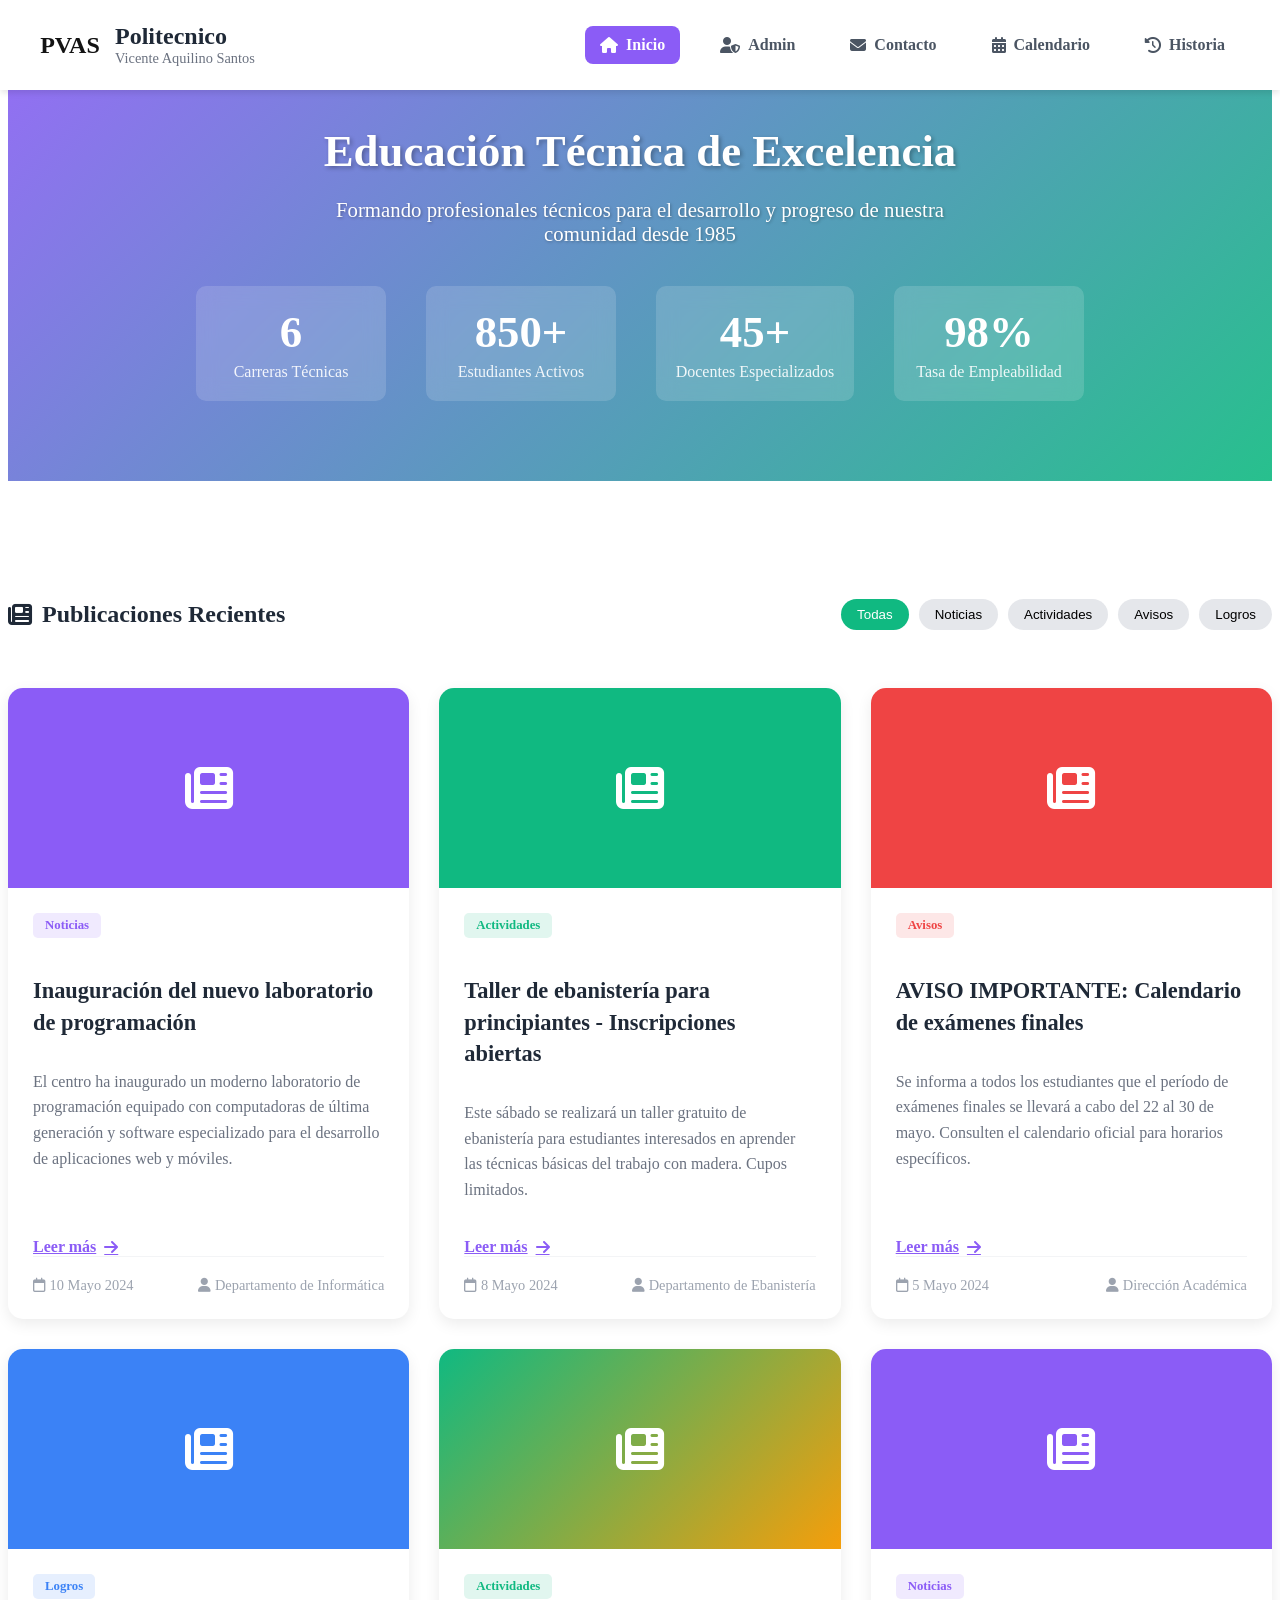
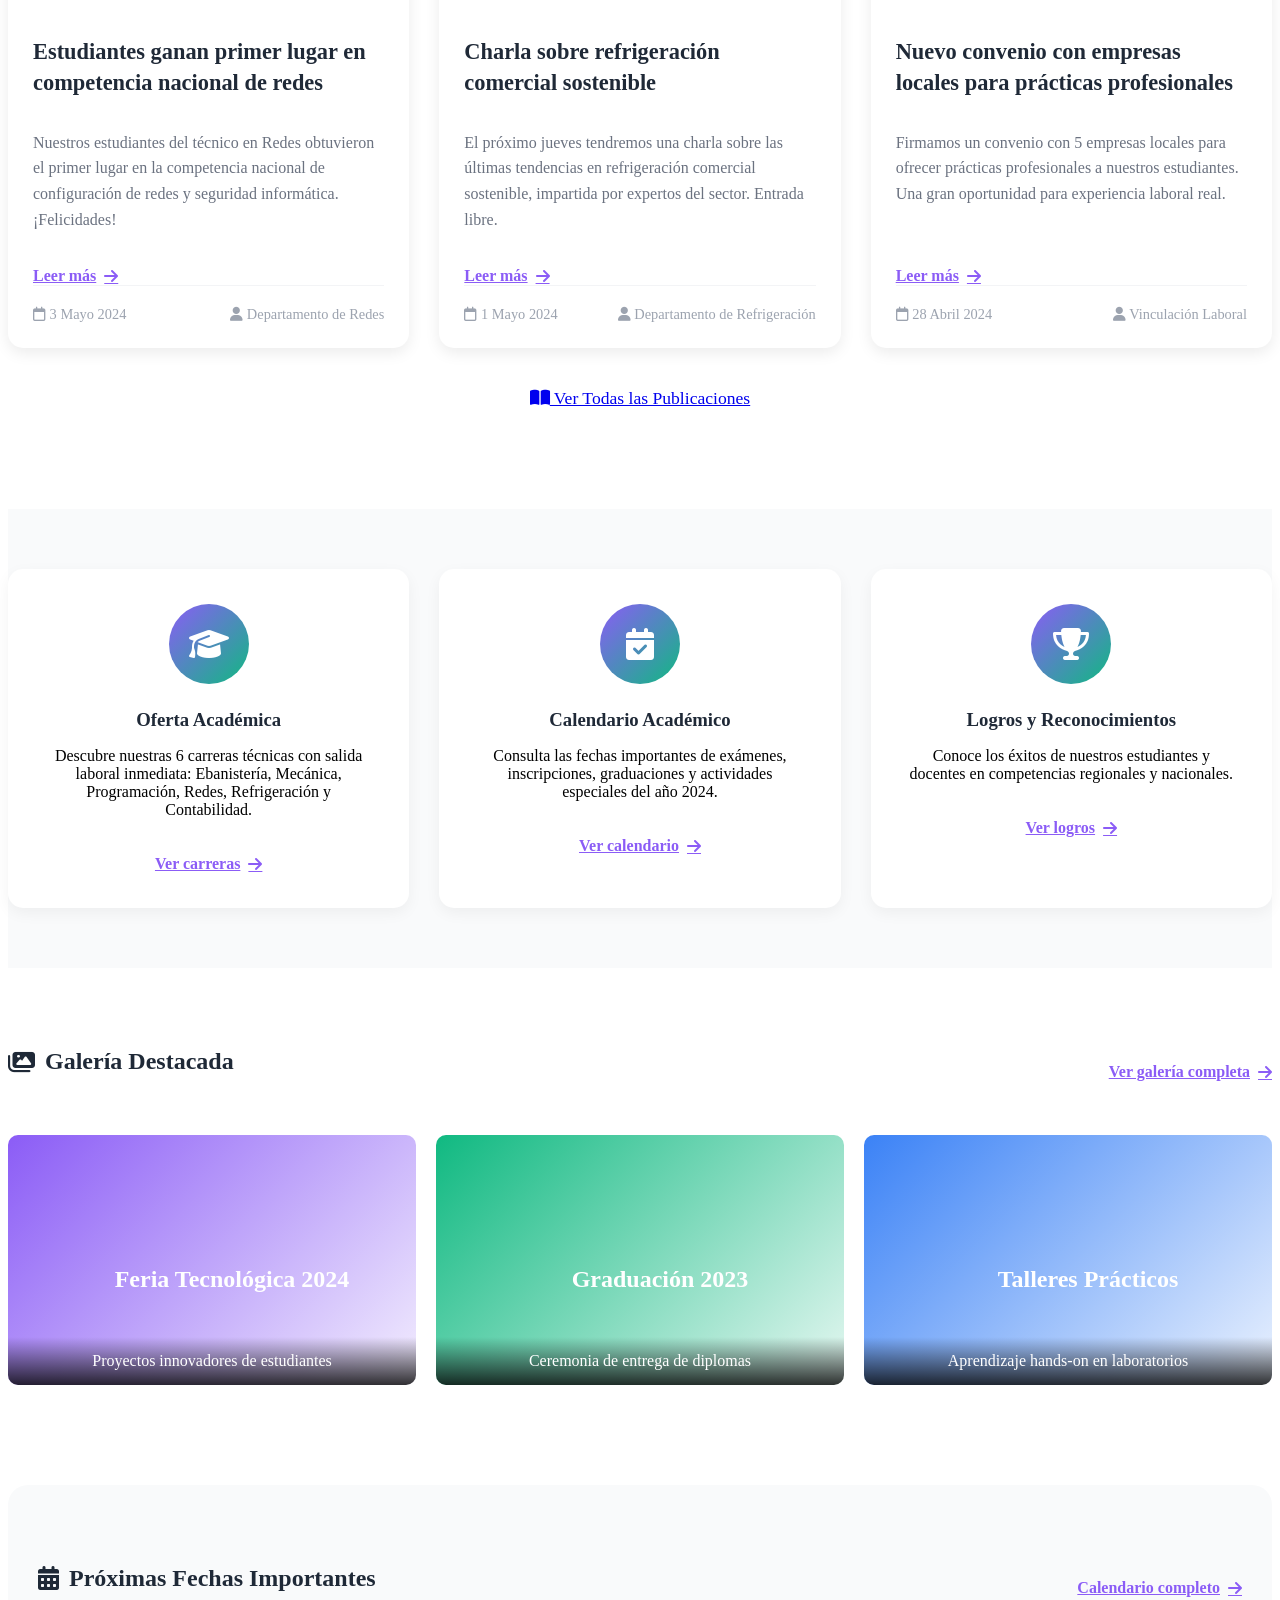
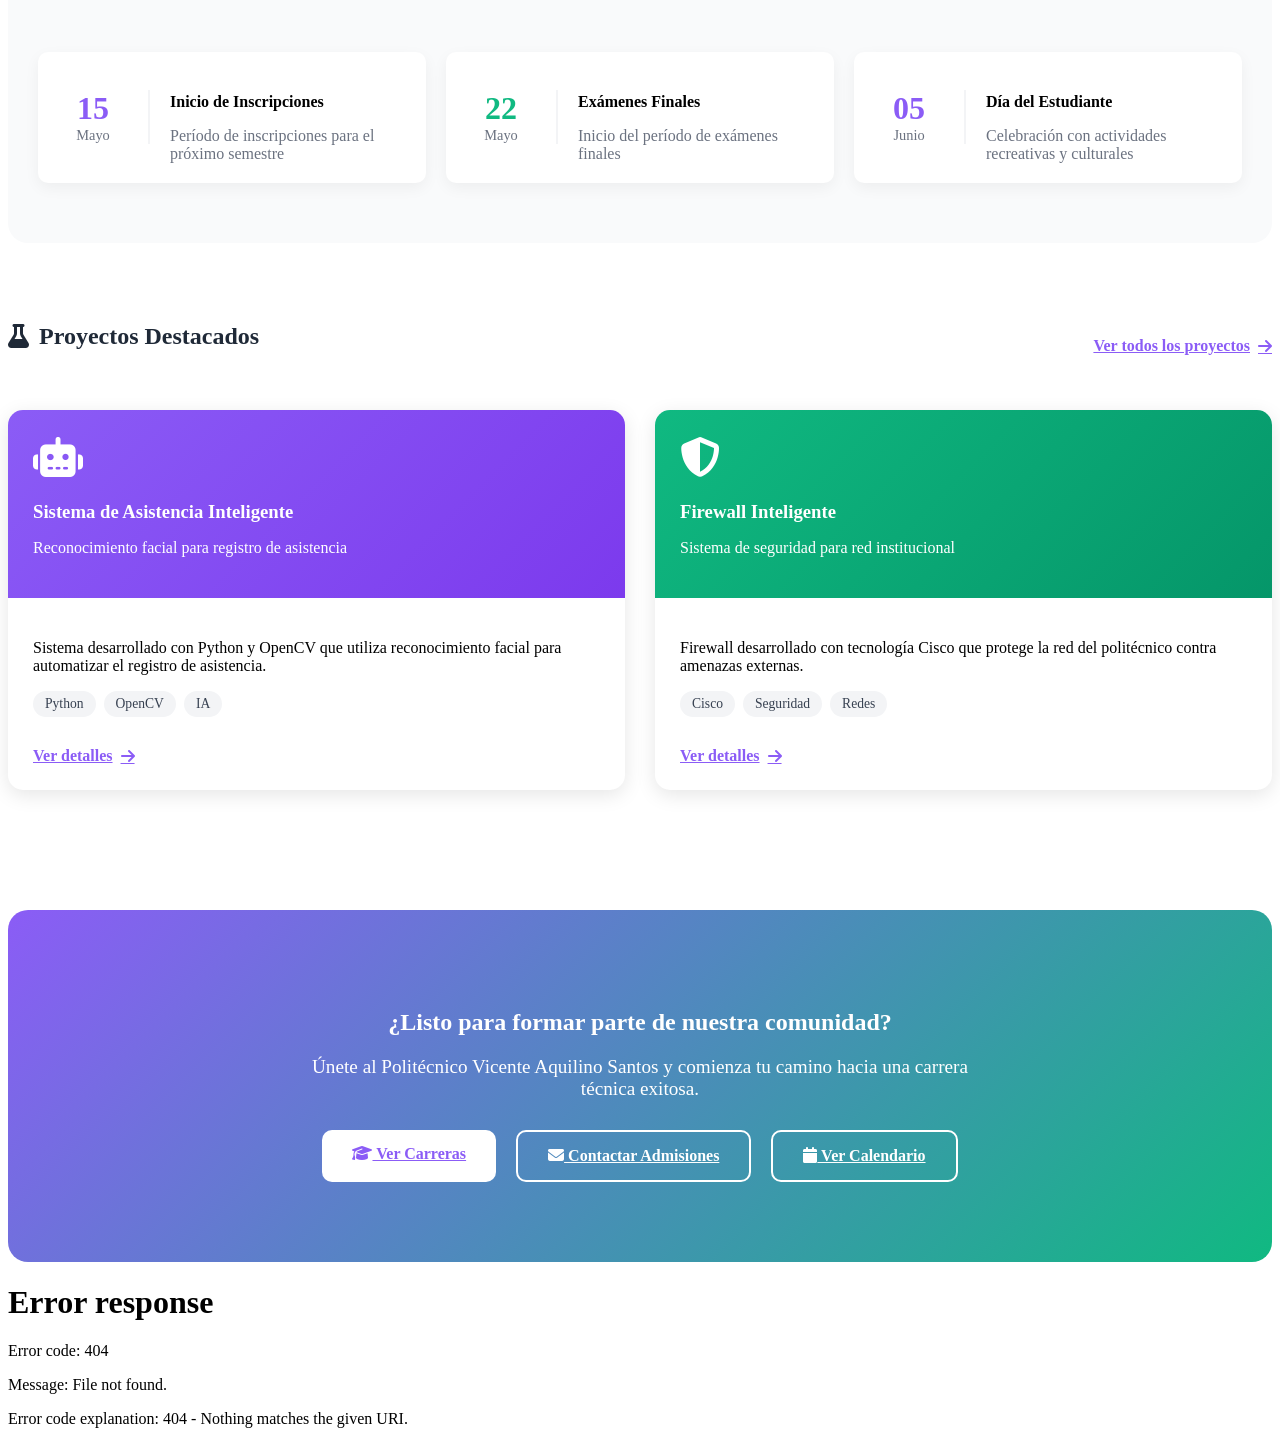
==== secciones/index.html @ 7dc78bbf "cambios" ====
<!DOCTYPE html>
<html lang="es">
<head>
    <meta charset="UTF-8">
    <meta name="viewport" content="width=device-width, initial-scale=1.0">
    <title>politecnico Vicente Aquilino Santos - Inicio</title>
    <link rel="stylesheet" href="css/style.css">
    <link rel="stylesheet" href="https://cdnjs.cloudflare.com/ajax/libs/font-awesome/6.4.0/css/all.min.css">
    <style>
        /* Estilos específicos para la página principal */
        .hero {
            background: linear-gradient(135deg, rgba(139, 92, 246, 0.9) 0%, rgba(16, 185, 129, 0.9) 100%), url('https://images.unsplash.com/photo-1523050854058-8df90110c9f1?ixlib=rb-4.0.3&ixid=M3wxMjA3fDB8MHxwaG90by1wYWdlfHx8fGVufDB8fHx8fA%3D%3D&auto=format&fit=crop&w=2070&q=80');
            background-size: cover;
            background-position: center;
            color: white;
            padding: 80px 20px;
            text-align: center;
            margin-bottom: 40px;
        }
        
        .hero-content h2 {
            color: white;
            font-size: 2.8rem;
            margin-bottom: 20px;
            text-shadow: 2px 2px 4px rgba(0,0,0,0.3);
        }
        
        .hero-content p {
            font-size: 1.3rem;
            margin-bottom: 30px;
            max-width: 700px;
            margin-left: auto;
            margin-right: auto;
            text-shadow: 1px 1px 3px rgba(0,0,0,0.3);
        }
        
        .hero-stats {
            display: flex;
            justify-content: center;
            gap: 40px;
            margin-top: 40px;
            flex-wrap: wrap;
        }
        
        .stat {
            text-align: center;
            background: rgba(255,255,255,0.15);
            padding: 20px;
            border-radius: 10px;
            min-width: 150px;
            backdrop-filter: blur(10px);
        }
        
        .stat-number {
            display: block;
            font-size: 2.8rem;
            font-weight: bold;
            margin-bottom: 5px;
        }
        
        .stat-text {
            font-size: 1rem;
            opacity: 0.9;
        }
        
        .recent-posts {
            padding: 60px 0;
        }
        
        .section-header {
            display: flex;
            justify-content: space-between;
            align-items: center;
            margin-bottom: 40px;
            flex-wrap: wrap;
            gap: 20px;
        }
        
        .section-header h2 {
            display: flex;
            align-items: center;
            gap: 10px;
            color: #1f2937;
        }
        
        .category-filters {
            display: flex;
            gap: 10px;
            flex-wrap: wrap;
        }
        
        .filter-btn {
            padding: 8px 16px;
            background-color: #e5e7eb;
            border: none;
            border-radius: 20px;
            cursor: pointer;
            transition: all 0.3s;
            font-weight: 500;
        }
        
        .filter-btn.active {
            background-color: #10B981;
            color: white;
        }
        
        .filter-btn:hover:not(.active) {
            background-color: #d1d5db;
        }
        
        .posts-grid {
            display: grid;
            grid-template-columns: repeat(auto-fill, minmax(350px, 1fr));
            gap: 30px;
            margin-top: 30px;
        }
        
        .post-card {
            background-color: white;
            border-radius: 15px;
            overflow: hidden;
            box-shadow: 0 5px 15px rgba(0, 0, 0, 0.08);
            transition: transform 0.3s, box-shadow 0.3s;
            height: 100%;
            display: flex;
            flex-direction: column;
        }
        
        .post-card:hover {
            transform: translateY(-10px);
            box-shadow: 0 15px 30px rgba(0, 0, 0, 0.15);
        }
        
        .post-image {
            height: 200px;
            background-color: #e5e7eb;
            display: flex;
            align-items: center;
            justify-content: center;
            color: #6b7280;
            overflow: hidden;
        }
        
        .post-content {
            padding: 25px;
            flex-grow: 1;
            display: flex;
            flex-direction: column;
        }
        
        .post-category {
            display: inline-block;
            padding: 5px 12px;
            background-color: #ede9fe;
            color: #8B5CF6;
            border-radius: 5px;
            font-size: 0.8rem;
            font-weight: 600;
            margin-bottom: 15px;
            align-self: flex-start;
        }
        
        .post-title {
            font-size: 1.4rem;
            margin-bottom: 15px;
            color: #1f2937;
            line-height: 1.4;
        }
        
        .post-excerpt {
            color: #6b7280;
            margin-bottom: 20px;
            line-height: 1.6;
            flex-grow: 1;
        }
        
        .post-meta {
            display: flex;
            justify-content: space-between;
            color: #9ca3af;
            font-size: 0.9rem;
            padding-top: 20px;
            border-top: 1px solid #f3f4f6;
            margin-top: auto;
        }
        
        .read-more {
            color: #8B5CF6;
            font-weight: 600;
            display: inline-flex;
            align-items: center;
            gap: 8px;
            margin-top: 15px;
        }
        
        .read-more:hover {
            color: #10B981;
        }
        
        .quick-info {
            display: grid;
            grid-template-columns: repeat(auto-fit, minmax(300px, 1fr));
            gap: 30px;
            padding: 60px 0;
            background-color: #f9fafb;
            margin-top: 40px;
        }
        
        .info-card {
            background-color: white;
            padding: 35px;
            border-radius: 15px;
            box-shadow: 0 5px 15px rgba(0, 0, 0, 0.05);
            text-align: center;
            transition: transform 0.3s;
        }
        
        .info-card:hover {
            transform: translateY(-5px);
        }
        
        .info-icon {
            width: 80px;
            height: 80px;
            background: linear-gradient(135deg, #8B5CF6 0%, #10B981 100%);
            color: white;
            border-radius: 50%;
            display: flex;
            align-items: center;
            justify-content: center;
            font-size: 2rem;
            margin: 0 auto 25px;
        }
        
        .info-card h3 {
            margin-bottom: 15px;
            color: #1f2937;
        }
        
        .info-link {
            display: inline-flex;
            align-items: center;
            gap: 8px;
            margin-top: 20px;
            font-weight: 600;
            color: #8B5CF6;
        }
        
        .info-link:hover {
            color: #10B981;
        }
        
        .cta-section {
            text-align: center;
            padding: 80px 20px;
            background: linear-gradient(135deg, #8B5CF6 0%, #10B981 100%);
            color: white;
            margin-top: 60px;
            border-radius: 20px;
        }
        
        .cta-section h2 {
            color: white;
            margin-bottom: 20px;
        }
        
        .cta-buttons {
            display: flex;
            gap: 20px;
            justify-content: center;
            margin-top: 30px;
            flex-wrap: wrap;
        }
        
        .cta-btn {
            padding: 15px 30px;
            border-radius: 10px;
            font-weight: 600;
            cursor: pointer;
            border: none;
            transition: all 0.3s;
            font-size: 1rem;
        }
        
        .cta-btn.primary {
            background-color: white;
            color: #8B5CF6;
        }
        
        .cta-btn.secondary {
            background-color: transparent;
            color: white;
            border: 2px solid white;
        }
        
        .cta-btn:hover {
            transform: translateY(-3px);
            box-shadow: 0 10px 20px rgba(0,0,0,0.2);
        }
        
        .loading {
            grid-column: 1 / -1;
            text-align: center;
            padding: 60px;
        }
        
        .spinner {
            border: 4px solid #f3f4f6;
            border-top: 4px solid #10B981;
            border-radius: 50%;
            width: 50px;
            height: 50px;
            animation: spin 1s linear infinite;
            margin: 0 auto 20px;
        }
        
        @keyframes spin {
            0% { transform: rotate(0deg); }
            100% { transform: rotate(360deg); }
        }
        
        .no-posts {
            grid-column: 1 / -1;
            text-align: center;
            padding: 60px;
            background-color: #f9fafb;
            border-radius: 15px;
            color: #6b7280;
        }
        
        .no-posts i {
            font-size: 3rem;
            margin-bottom: 20px;
            color: #d1d5db;
        }
        /* Estilos para navegación entre páginas */
.navbar {
    background-color: white;
    box-shadow: 0 4px 6px -1px rgba(0, 0, 0, 0.1);
    position: fixed;
    top: 0;
    left: 0;
    right: 0;
    z-index: 1000;
    padding: 15px 0;
}

.nav-container {
    max-width: 1200px;
    margin: 0 auto;
    padding: 0 20px;
    display: flex;
    justify-content: space-between;
    align-items: center;
}

.logo {
    display: flex;
    align-items: center;
    gap: 15px;
}

.logo-placeholder {
    width: 60px;
    height: 60px;
    color: rgb(19, 19, 19);
    display: flex;
    align-items: center;
    justify-content: center;
    font-size: 1.5rem;
    font-weight: bold;
    border-radius: 10px;
}

.logo-text h1 {
    font-size: 1.5rem;
    margin: 0;
    color: #1f2937;
}

.logo-text p {
    font-size: 0.9rem;
    margin: 0;
    color: #6b7280;
}

.nav-menu {
    display: flex;
    list-style: none;
    margin: 0;
    padding: 0;
    gap: 25px;
}

.nav-menu li a {
    text-decoration: none;
    color: #4b5563;
    font-weight: 600;
    font-size: 1rem;
    display: flex;
    align-items: center;
    gap: 8px;
    padding: 10px 15px;
    border-radius: 8px;
    transition: all 0.3s;
}

.nav-menu li a:hover {
    background-color: #f3f4f6;
    color: #8B5CF6;
}

.nav-menu li a.active {
    background-color: #8B5CF6;
    color: white;
}

.nav-menu li a.active:hover {
    background-color: #7c3aed;
}

.menu-toggle {
    display: none;
    background: none;
    border: none;
    font-size: 1.5rem;
    color: #4b5563;
    cursor: pointer;
    padding: 10px;
}

/* Estilos responsivos para móviles */
@media (max-width: 768px) {
    .menu-toggle {
        display: block;
    }
    
    .nav-menu {
        position: fixed;
        top: 90px;
        left: 0;
        right: 0;
        background-color: white;
        flex-direction: column;
        padding: 20px;
        box-shadow: 0 10px 15px -3px rgba(0, 0, 0, 0.1);
        transform: translateY(-100%);
        opacity: 0;
        visibility: hidden;
        transition: all 0.3s ease;
        z-index: 999;
    }
    
    .nav-menu.active {
        transform: translateY(0);
        opacity: 1;
        visibility: visible;
    }
    
    .nav-menu li {
        width: 100%;
    }
    
    .nav-menu li a {
        justify-content: center;
        padding: 15px;
    }
}
    </style>
</head>
<body>
    <!-- Menú fijo -->
<nav class="navbar">
    <div class="nav-container">
        <div class="logo">
            <div class="logo-placeholder">
                PVAS
            </div>
            <div class="logo-text">
                <h1>Politecnico</h1>
                <p>Vicente Aquilino Santos</p>
            </div>
        </div>
        
        <button class="menu-toggle" id="menu-toggle">
            <i class="fas fa-bars"></i>
        </button>
        
        <!-- MENÚ SIMPLE CON TUS 5 OPCIONES -->
        <ul class="nav-menu" id="nav-menu">
            <li><a href="index.html" class="active"><i class="fas fa-home"></i> Inicio</a></li>
            <li><a href="admin.html"><i class="fas fa-user-shield"></i> Admin</a></li>
            <li><a href="contact.html"><i class="fas fa-envelope"></i> Contacto</a></li>
            <li><a href="categorias/calentario.html"><i class="fas fa-calendar-alt"></i> Calendario</a></li>
            <li><a href="historia.html"><i class="fas fa-history"></i> Historia</a></li>
        </ul>
    </div>
</nav>

    <!-- Banner principal -->
    <header class="hero">
        <div class="hero-content">
            <h2>Educación Técnica de Excelencia</h2>
            <p>Formando profesionales técnicos para el desarrollo y progreso de nuestra comunidad desde 1985</p>
            <div class="hero-stats">
                <div class="stat">
                    <span class="stat-number">6</span>
                    <span class="stat-text">Carreras Técnicas</span>
                </div>
                <div class="stat">
                    <span class="stat-number">850+</span>
                    <span class="stat-text">Estudiantes Activos</span>
                </div>
                <div class="stat">
                    <span class="stat-number">45+</span>
                    <span class="stat-text">Docentes Especializados</span>
                </div>
                <div class="stat">
                    <span class="stat-number">98%</span>
                    <span class="stat-text">Tasa de Empleabilidad</span>
                </div>
            </div>
        </div>
    </header>

    <!-- Contenido principal -->
    <main class="container">
        <!-- Sección de publicaciones recientes -->
        <section class="recent-posts">
            <div class="section-header">
                <h2><i class="fas fa-newspaper"></i> Publicaciones Recientes</h2>
                <div class="category-filters">
                    <button class="filter-btn active" data-filter="all">Todas</button>
                    <button class="filter-btn" data-filter="noticias">Noticias</button>
                    <button class="filter-btn" data-filter="actividades">Actividades</button>
                    <button class="filter-btn" data-filter="avisos">Avisos</button>
                    <button class="filter-btn" data-filter="logros">Logros</button>
                </div>
            </div>
            
            <div class="posts-grid" id="posts-grid">
                <!-- Las publicaciones se cargarán dinámicamente con JavaScript -->
                <div class="loading">
                    <div class="spinner"></div>
                    <p>Cargando publicaciones recientes...</p>
                </div>
            </div>
            
            <div style="text-align: center; margin-top: 40px;">
                <a href="categorias/noticias.html" class="btn-primary" style="padding: 12px 30px; font-size: 1.1rem;">
                    <i class="fas fa-book-open"></i> Ver Todas las Publicaciones
                </a>
            </div>
        </section>
        
        <!-- Sección de información rápida -->
        <section class="quick-info">
            <div class="info-card">
                <div class="info-icon">
                    <i class="fas fa-graduation-cap"></i>
                </div>
                <h3>Oferta Académica</h3>
                <p>Descubre nuestras 6 carreras técnicas con salida laboral inmediata: Ebanistería, Mecánica, Programación, Redes, Refrigeración y Contabilidad.</p>
                <a href="categorias/oferta-academica.html" class="info-link">
                    Ver carreras <i class="fas fa-arrow-right"></i>
                </a>
            </div>
            
            <div class="info-card">
                <div class="info-icon">
                    <i class="fas fa-calendar-check"></i>
                </div>
                <h3>Calendario Académico</h3>
                <p>Consulta las fechas importantes de exámenes, inscripciones, graduaciones y actividades especiales del año 2024.</p>
                <a href="categorias/calentario.html" class="info-link">
                    Ver calendario <i class="fas fa-arrow-right"></i>
                </a>
            </div>
            
            <div class="info-card">
                <div class="info-icon">
                    <i class="fas fa-trophy"></i>
                </div>
                <h3>Logros y Reconocimientos</h3>
                <p>Conoce los éxitos de nuestros estudiantes y docentes en competencias regionales y nacionales.</p>
                <a href="categorias/logros.html" class="info-link">
                    Ver logros <i class="fas fa-arrow-right"></i>
                </a>
            </div>
        </section>
        
        <!-- Sección de galería destacada -->
        <section class="featured-gallery" style="padding: 60px 0;">
            <div class="section-header">
                <h2><i class="fas fa-images"></i> Galería Destacada</h2>
                <a href="categorias/galeria.html" class="info-link">
                    Ver galería completa <i class="fas fa-arrow-right"></i>
                </a>
            </div>
            <div class="gallery-grid" style="display: grid; grid-template-columns: repeat(auto-fit, minmax(300px, 1fr)); gap: 20px; margin-top: 30px;">
                <div class="gallery-item" style="position: relative; border-radius: 10px; overflow: hidden; height: 250px; cursor: pointer;" onclick="window.location.href='categorias/galeria.html'">
                    <div style="width: 100%; height: 100%; background: linear-gradient(135deg, #8B5CF6 0%, #ffffff 100%); display: flex; align-items: center; justify-content: center; color: white; font-weight: bold; font-size: 1.5rem; text-align: center; padding: 20px;">
                        Feria Tecnológica 2024
                    </div>
                    <div style="position: absolute; bottom: 0; left: 0; right: 0; background: linear-gradient(transparent, rgba(0,0,0,0.8)); color: white; padding: 15px; text-align: center;">
                        Proyectos innovadores de estudiantes
                    </div>
                </div>
                <div class="gallery-item" style="position: relative; border-radius: 10px; overflow: hidden; height: 250px; cursor: pointer;" onclick="window.location.href='categorias/galeria.html'">
                    <div style="width: 100%; height: 100%; background: linear-gradient(135deg, #10B981 0%, #ffffff 100%); display: flex; align-items: center; justify-content: center; color: white; font-weight: bold; font-size: 1.5rem; text-align: center; padding: 20px;">
                        Graduación 2023
                    </div>
                    <div style="position: absolute; bottom: 0; left: 0; right: 0; background: linear-gradient(transparent, rgba(0,0,0,0.8)); color: white; padding: 15px; text-align: center;">
                        Ceremonia de entrega de diplomas
                    </div>
                </div>
                <div class="gallery-item" style="position: relative; border-radius: 10px; overflow: hidden; height: 250px; cursor: pointer;" onclick="window.location.href='categorias/galeria.html'">
                    <div style="width: 100%; height: 100%; background: linear-gradient(135deg, #3B82F6 0%, #ffffff 100%); display: flex; align-items: center; justify-content: center; color: white; font-weight: bold; font-size: 1.5rem; text-align: center; padding: 20px;">
                        Talleres Prácticos
                    </div>
                    <div style="position: absolute; bottom: 0; left: 0; right: 0; background: linear-gradient(transparent, rgba(0,0,0,0.8)); color: white; padding: 15px; text-align: center;">
                        Aprendizaje hands-on en laboratorios
                    </div>
                </div>
            </div>
        </section>
        
        <!-- Sección de calendario académico -->
        <section class="academic-calendar" style="padding: 60px 0; background-color: #f9fafb; border-radius: 20px; margin-top: 40px;">
            <div class="section-header" style="padding: 0 30px;">
                <h2><i class="fas fa-calendar-alt"></i> Próximas Fechas Importantes</h2>
                <a href="categorias/calentario.html" class="info-link">
                    Calendario completo <i class="fas fa-arrow-right"></i>
                </a>
            </div>
            <div class="calendar-grid" style="display: grid; grid-template-columns: repeat(auto-fit, minmax(300px, 1fr)); gap: 20px; margin-top: 30px; padding: 0 30px;">
                <div class="calendar-event" style="display: flex; align-items: center; background-color: white; padding: 20px; border-radius: 10px; box-shadow: 0 5px 15px rgba(0, 0, 0, 0.05);">
                    <div class="event-date" style="text-align: center; padding-right: 20px; border-right: 2px solid #f3f4f6; min-width: 70px;">
                        <span class="event-day" style="display: block; font-size: 2rem; font-weight: bold; color: #8B5CF6;">15</span>
                        <span class="event-month" style="display: block; color: #6b7280; font-size: 0.9rem;">Mayo</span>
                    </div>
                    <div class="event-details" style="padding-left: 20px;">
                        <h4 style="margin-bottom: 5px;">Inicio de Inscripciones</h4>
                        <p style="color: #6b7280; margin-bottom: 0;">Período de inscripciones para el próximo semestre</p>
                    </div>
                </div>
                <div class="calendar-event" style="display: flex; align-items: center; background-color: white; padding: 20px; border-radius: 10px; box-shadow: 0 5px 15px rgba(0, 0, 0, 0.05);">
                    <div class="event-date" style="text-align: center; padding-right: 20px; border-right: 2px solid #f3f4f6; min-width: 70px;">
                        <span class="event-day" style="display: block; font-size: 2rem; font-weight: bold; color: #10B981;">22</span>
                        <span class="event-month" style="display: block; color: #6b7280; font-size: 0.9rem;">Mayo</span>
                    </div>
                    <div class="event-details" style="padding-left: 20px;">
                        <h4 style="margin-bottom: 5px;">Exámenes Finales</h4>
                        <p style="color: #6b7280; margin-bottom: 0;">Inicio del período de exámenes finales</p>
                    </div>
                </div>
                <div class="calendar-event" style="display: flex; align-items: center; background-color: white; padding: 20px; border-radius: 10px; box-shadow: 0 5px 15px rgba(0, 0, 0, 0.05);">
                    <div class="event-date" style="text-align: center; padding-right: 20px; border-right: 2px solid #f3f4f6; min-width: 70px;">
                        <span class="event-day" style="display: block; font-size: 2rem; font-weight: bold; color: #8B5CF6;">05</span>
                        <span class="event-month" style="display: block; color: #6b7280; font-size: 0.9rem;">Junio</span>
                    </div>
                    <div class="event-details" style="padding-left: 20px;">
                        <h4 style="margin-bottom: 5px;">Día del Estudiante</h4>
                        <p style="color: #6b7280; margin-bottom: 0;">Celebración con actividades recreativas y culturales</p>
                    </div>
                </div>
            </div>
        </section>
        
        <!-- Sección de proyectos destacados -->
        <section class="featured-projects" style="padding: 60px 0;">
            <div class="section-header">
                <h2><i class="fas fa-flask"></i> Proyectos Destacados</h2>
                <a href="secciones/proyectos.html" class="info-link">
                    Ver todos los proyectos <i class="fas fa-arrow-right"></i>
                </a>
            </div>
            <div style="display: grid; grid-template-columns: repeat(auto-fit, minmax(350px, 1fr)); gap: 30px; margin-top: 30px;">
                <div class="project-card" style="background: white; border-radius: 15px; overflow: hidden; box-shadow: 0 5px 20px rgba(0,0,0,0.1); transition: transform 0.3s;" onmouseover="this.style.transform='translateY(-10px)'" onmouseout="this.style.transform='translateY(0)'">
                    <div style="padding: 25px; background: linear-gradient(135deg, #8B5CF6 0%, #7c3aed 100%); color: white;">
                        <div style="font-size: 2.5rem; margin-bottom: 15px;">
                            <i class="fas fa-robot"></i>
                        </div>
                        <h3 style="color: white; margin-bottom: 10px;">Sistema de Asistencia Inteligente</h3>
                        <p>Reconocimiento facial para registro de asistencia</p>
                    </div>
                    <div style="padding: 25px;">
                        <p>Sistema desarrollado con Python y OpenCV que utiliza reconocimiento facial para automatizar el registro de asistencia.</p>
                        <div style="display: flex; flex-wrap: wrap; gap: 8px; margin: 15px 0;">
                            <span style="background-color: #f3f4f6; color: #374151; padding: 5px 12px; border-radius: 20px; font-size: 0.85rem;">Python</span>
                            <span style="background-color: #f3f4f6; color: #374151; padding: 5px 12px; border-radius: 20px; font-size: 0.85rem;">OpenCV</span>
                            <span style="background-color: #f3f4f6; color: #374151; padding: 5px 12px; border-radius: 20px; font-size: 0.85rem;">IA</span>
                        </div>
                        <a href="secciones/proyectos.html" class="read-more">
                            Ver detalles <i class="fas fa-arrow-right"></i>
                        </a>
                    </div>
                </div>
                
                <div class="project-card" style="background: white; border-radius: 15px; overflow: hidden; box-shadow: 0 5px 20px rgba(0,0,0,0.1); transition: transform 0.3s;" onmouseover="this.style.transform='translateY(-10px)'" onmouseout="this.style.transform='translateY(0)'">
                    <div style="padding: 25px; background: linear-gradient(135deg, #10B981 0%, #059669 100%); color: white;">
                        <div style="font-size: 2.5rem; margin-bottom: 15px;">
                            <i class="fas fa-shield-alt"></i>
                        </div>
                        <h3 style="color: white; margin-bottom: 10px;">Firewall Inteligente</h3>
                        <p>Sistema de seguridad para red institucional</p>
                    </div>
                    <div style="padding: 25px;">
                        <p>Firewall desarrollado con tecnología Cisco que protege la red del politécnico contra amenazas externas.</p>
                        <div style="display: flex; flex-wrap: wrap; gap: 8px; margin: 15px 0;">
                            <span style="background-color: #f3f4f6; color: #374151; padding: 5px 12px; border-radius: 20px; font-size: 0.85rem;">Cisco</span>
                            <span style="background-color: #f3f4f6; color: #374151; padding: 5px 12px; border-radius: 20px; font-size: 0.85rem;">Seguridad</span>
                            <span style="background-color: #f3f4f6; color: #374151; padding: 5px 12px; border-radius: 20px; font-size: 0.85rem;">Redes</span>
                        </div>
                        <a href="secciones/proyectos.html" class="read-more">
                            Ver detalles <i class="fas fa-arrow-right"></i>
                        </a>
                    </div>
                </div>
            </div>
        </section>
        
        <!-- Call to Action -->
        <section class="cta-section">
            <h2>¿Listo para formar parte de nuestra comunidad?</h2>
            <p style="max-width: 700px; margin: 0 auto 30px; font-size: 1.2rem;">Únete al Politécnico Vicente Aquilino Santos y comienza tu camino hacia una carrera técnica exitosa.</p>
            <div class="cta-buttons">
                <a href="categorias/oferta-academica.html" class="cta-btn primary">
                    <i class="fas fa-graduation-cap"></i> Ver Carreras
                </a>
                <a href="contact.html" class="cta-btn secondary">
                    <i class="fas fa-envelope"></i> Contactar Admisiones
                </a>
                <a href="categorias/calendario.html" class="cta-btn secondary">
                    <i class="fas fa-calendar"></i> Ver Calendario
                </a>
            </div>
        </section>
    </main>

    <!-- Footer -->
    <div id="footer-container"></div>
    
 

    <script src="js/main.js"></script>
    <script>
        // Datos de publicaciones (simulados)
        const posts = [
            {
                id: 1,
                title: "Inauguración del nuevo laboratorio de programación",
                excerpt: "El centro ha inaugurado un moderno laboratorio de programación equipado con computadoras de última generación y software especializado para el desarrollo de aplicaciones web y móviles.",
                category: "noticias",
                date: "10 Mayo 2024",
                author: "Departamento de Informática",
                color: "#8B5CF6",
                likes: 24,
                comments: 8
            },
            {
                id: 2,
                title: "Taller de ebanistería para principiantes - Inscripciones abiertas",
                excerpt: "Este sábado se realizará un taller gratuito de ebanistería para estudiantes interesados en aprender las técnicas básicas del trabajo con madera. Cupos limitados.",
                category: "actividades",
                date: "8 Mayo 2024",
                author: "Departamento de Ebanistería",
                color: "#10B981",
                likes: 18,
                comments: 5
            },
            {
                id: 3,
                title: "AVISO IMPORTANTE: Calendario de exámenes finales",
                excerpt: "Se informa a todos los estudiantes que el período de exámenes finales se llevará a cabo del 22 al 30 de mayo. Consulten el calendario oficial para horarios específicos.",
                category: "avisos",
                date: "5 Mayo 2024",
                author: "Dirección Académica",
                color: "#EF4444",
                likes: 42,
                comments: 15
            },
            {
                id: 4,
                title: "Estudiantes ganan primer lugar en competencia nacional de redes",
                excerpt: "Nuestros estudiantes del técnico en Redes obtuvieron el primer lugar en la competencia nacional de configuración de redes y seguridad informática. ¡Felicidades!",
                category: "logros",
                date: "3 Mayo 2024",
                author: "Departamento de Redes",
                color: "#3B82F6",
                likes: 56,
                comments: 22
            },
            {
                id: 5,
                title: "Charla sobre refrigeración comercial sostenible",
                excerpt: "El próximo jueves tendremos una charla sobre las últimas tendencias en refrigeración comercial sostenible, impartida por expertos del sector. Entrada libre.",
                category: "actividades",
                date: "1 Mayo 2024",
                author: "Departamento de Refrigeración",
                color: "#F59E0B",
                likes: 31,
                comments: 7
            },
            {
                id: 6,
                title: "Nuevo convenio con empresas locales para prácticas profesionales",
                excerpt: "Firmamos un convenio con 5 empresas locales para ofrecer prácticas profesionales a nuestros estudiantes. Una gran oportunidad para experiencia laboral real.",
                category: "noticias",
                date: "28 Abril 2024",
                author: "Vinculación Laboral",
                color: "#8B5CF6",
                likes: 38,
                comments: 12
            }
        ];

        document.addEventListener('DOMContentLoaded', function() {
            // Cargar navbar y footer
            loadComponents();
            
            // Inicializar filtros y cargar publicaciones
            initFilters();
            loadPosts();
            
            // Inicializar funcionalidad de búsqueda
            initSearch();
        });

        function loadComponents() {
            // Cargar navbar
            fetch('components/navbar.html')
                .then(response => response.text())
                .then(data => {
                    document.getElementById('navbar-container').innerHTML = data;
                    if (typeof initNavbar === 'function') initNavbar();
                })
                .catch(error => {
                    console.error('Error cargando navbar:', error);
                    document.getElementById('navbar-container').innerHTML = `
                        <nav style="background: white; padding: 20px; box-shadow: 0 2px 10px rgba(0,0,0,0.1);">
                            <div style="max-width: 1200px; margin: 0 auto; display: flex; justify-content: space-between; align-items: center;">
                                <a href="index.html" style="text-decoration: none; color: #1f2937; font-weight: bold; font-size: 1.5rem;">
                                    Politecnico V. A. Santos
                                </a>
                                <a href="index.html" style="color: #8B5CF6; text-decoration: none;">Inicio</a>
                            </div>
                        </nav>
                    `;
                });
            
            // Cargar footer
            fetch('components/footer.html')
                .then(response => response.text())
                .then(data => {
                    document.getElementById('footer-container').innerHTML = data;
                })
                .catch(error => {
                    console.error('Error cargando footer:', error);
                    document.getElementById('footer-container').innerHTML = `
                        <footer style="background: #1f2937; color: white; padding: 40px 20px; margin-top: 60px;">
                            <div style="max-width: 1200px; margin: 0 auto; text-align: center;">
                                <p>&copy; 2024 Politecnico Vicente Aquilino Santos</p>
                                <p style="color: #9ca3af; margin-top: 10px;">Blog Institucional</p>
                            </div>
                        </footer>
                    `;
                });
        }

        function initFilters() {
            const filterBtns = document.querySelectorAll('.filter-btn');
            
            filterBtns.forEach(btn => {
                btn.addEventListener('click', () => {
                    // Remover activo de todos
                    filterBtns.forEach(b => b.classList.remove('active'));
                    // Agregar activo al clickeado
                    btn.classList.add('active');
                    
                    const filter = btn.getAttribute('data-filter');
                    filterPosts(filter);
                });
            });
        }

        function loadPosts() {
            const postsGrid = document.getElementById('posts-grid');
            
            if (posts.length === 0) {
                postsGrid.innerHTML = `
                    <div class="no-posts">
                        <i class="fas fa-newspaper"></i>
                        <h3>No hay publicaciones recientes</h3>
                        <p>Pronto habrá nuevas publicaciones en el blog.</p>
                    </div>
                `;
                return;
            }
            
            displayPosts(posts);
        }

        function displayPosts(postsToShow) {
            const postsGrid = document.getElementById('posts-grid');
            postsGrid.innerHTML = '';
            
            postsToShow.forEach(post => {
                const postCard = document.createElement('article');
                postCard.className = 'post-card';
                
                // Determinar color según categoría
                let categoryColor = '#8B5CF6';
                let categoryText = 'Noticias';
                
                switch(post.category) {
                    case 'actividades':
                        categoryColor = '#10B981';
                        categoryText = 'Actividades';
                        break;
                    case 'avisos':
                        categoryColor = '#EF4444';
                        categoryText = 'Avisos';
                        break;
                    case 'logros':
                        categoryColor = '#3B82F6';
                        categoryText = 'Logros';
                        break;
                }
                
                postCard.innerHTML = `
                    <div class="post-image" style="background: linear-gradient(135deg, ${categoryColor} 0%, ${post.color} 100%); color: white; font-size: 3rem;">
                        <i class="fas fa-newspaper"></i>
                    </div>
                    <div class="post-content">
                        <span class="post-category" style="background-color: ${categoryColor}20; color: ${categoryColor};">
                            ${categoryText}
                        </span>
                        <h3 class="post-title">${post.title}</h3>
                        <p class="post-excerpt">${post.excerpt}</p>
                        
                        <a href="post.html?id=${post.id}" class="read-more">
                            Leer más <i class="fas fa-arrow-right"></i>
                        </a>
                        
                        <div class="post-meta">
                            <span><i class="far fa-calendar"></i> ${post.date}</span>
                            <span><i class="fas fa-user"></i> ${post.author}</span>
                        </div>
                    </div>
                `;
                
                postsGrid.appendChild(postCard);
            });
        }

        function filterPosts(filter) {
            let filteredPosts = posts;
            
            if (filter !== 'all') {
                filteredPosts = posts.filter(post => post.category === filter);
            }
            
            displayPosts(filteredPosts);
        }

        function initSearch() {
            const searchInput = document.getElementById('search-input');
            const searchBtn = document.getElementById('search-btn');
            
            if (searchBtn && searchInput) {
                searchBtn.addEventListener('click', performSearch);
                searchInput.addEventListener('keypress', (e) => {
                    if (e.key === 'Enter') performSearch();
                });
            }
        }

        function performSearch() {
            const query = document.getElementById('search-input')?.value.trim();
            if (!query) {
                alert('Por favor, ingresa un término de búsqueda.');
                return;
            }
            
            // Filtrar posts por término de búsqueda
            const filteredPosts = posts.filter(post => 
                post.title.toLowerCase().includes(query.toLowerCase()) || 
                post.excerpt.toLowerCase().includes(query.toLowerCase()) ||
                post.author.toLowerCase().includes(query.toLowerCase())
            );
            
            if (filteredPosts.length > 0) {
                displayPosts(filteredPosts);
                
                // Mostrar mensaje de resultados
                const resultsMsg = document.createElement('div');
                resultsMsg.style.cssText = 'text-align: center; padding: 15px; background-color: #f0fdf4; border-radius: 10px; margin-bottom: 20px;';
                resultsMsg.innerHTML = `<strong>${filteredPosts.length} resultados</strong> encontrados para: "${query}"`;
                
                const postsGrid = document.getElementById('posts-grid');
                postsGrid.parentNode.insertBefore(resultsMsg, postsGrid);
                
                // Desplazar a los resultados
                resultsMsg.scrollIntoView({ behavior: 'smooth' });
            } else {
                alert(`No se encontraron resultados para: "${query}"`);
            }
        }
    </script>
</body>
</html>
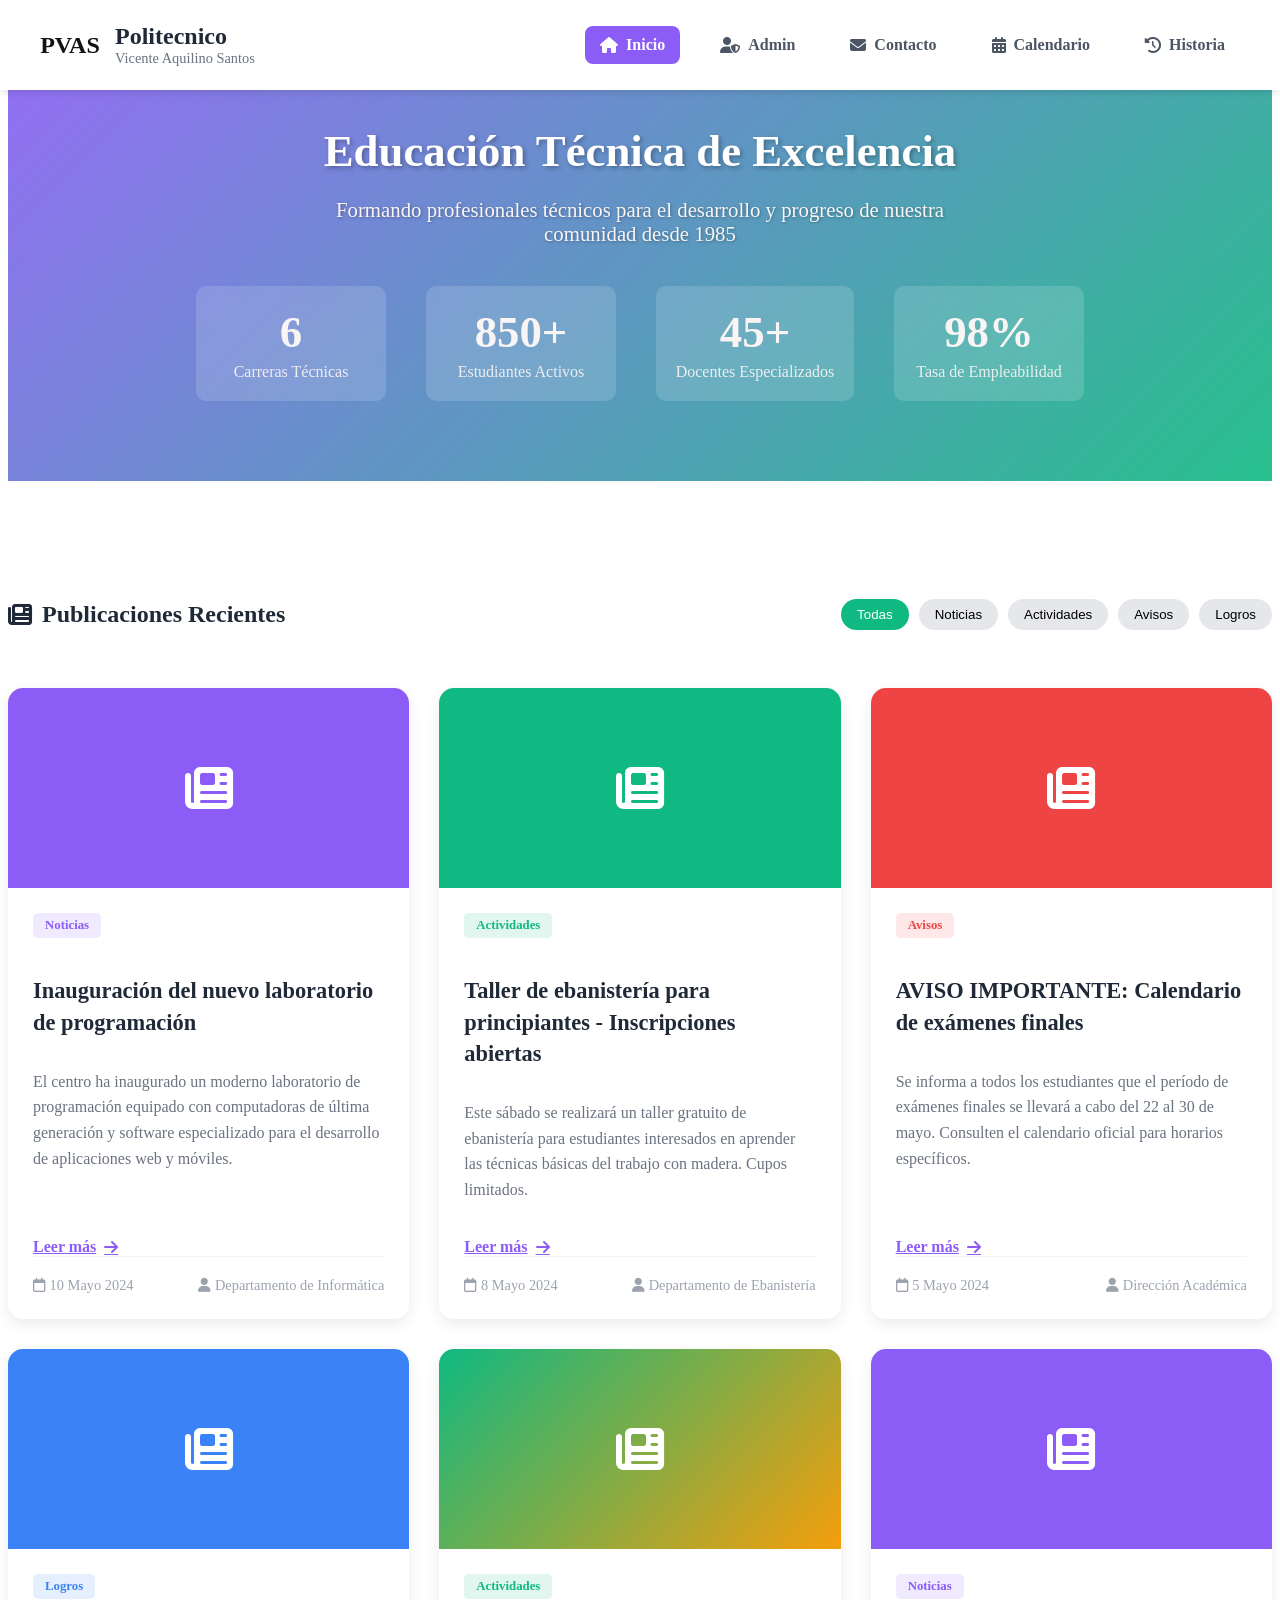
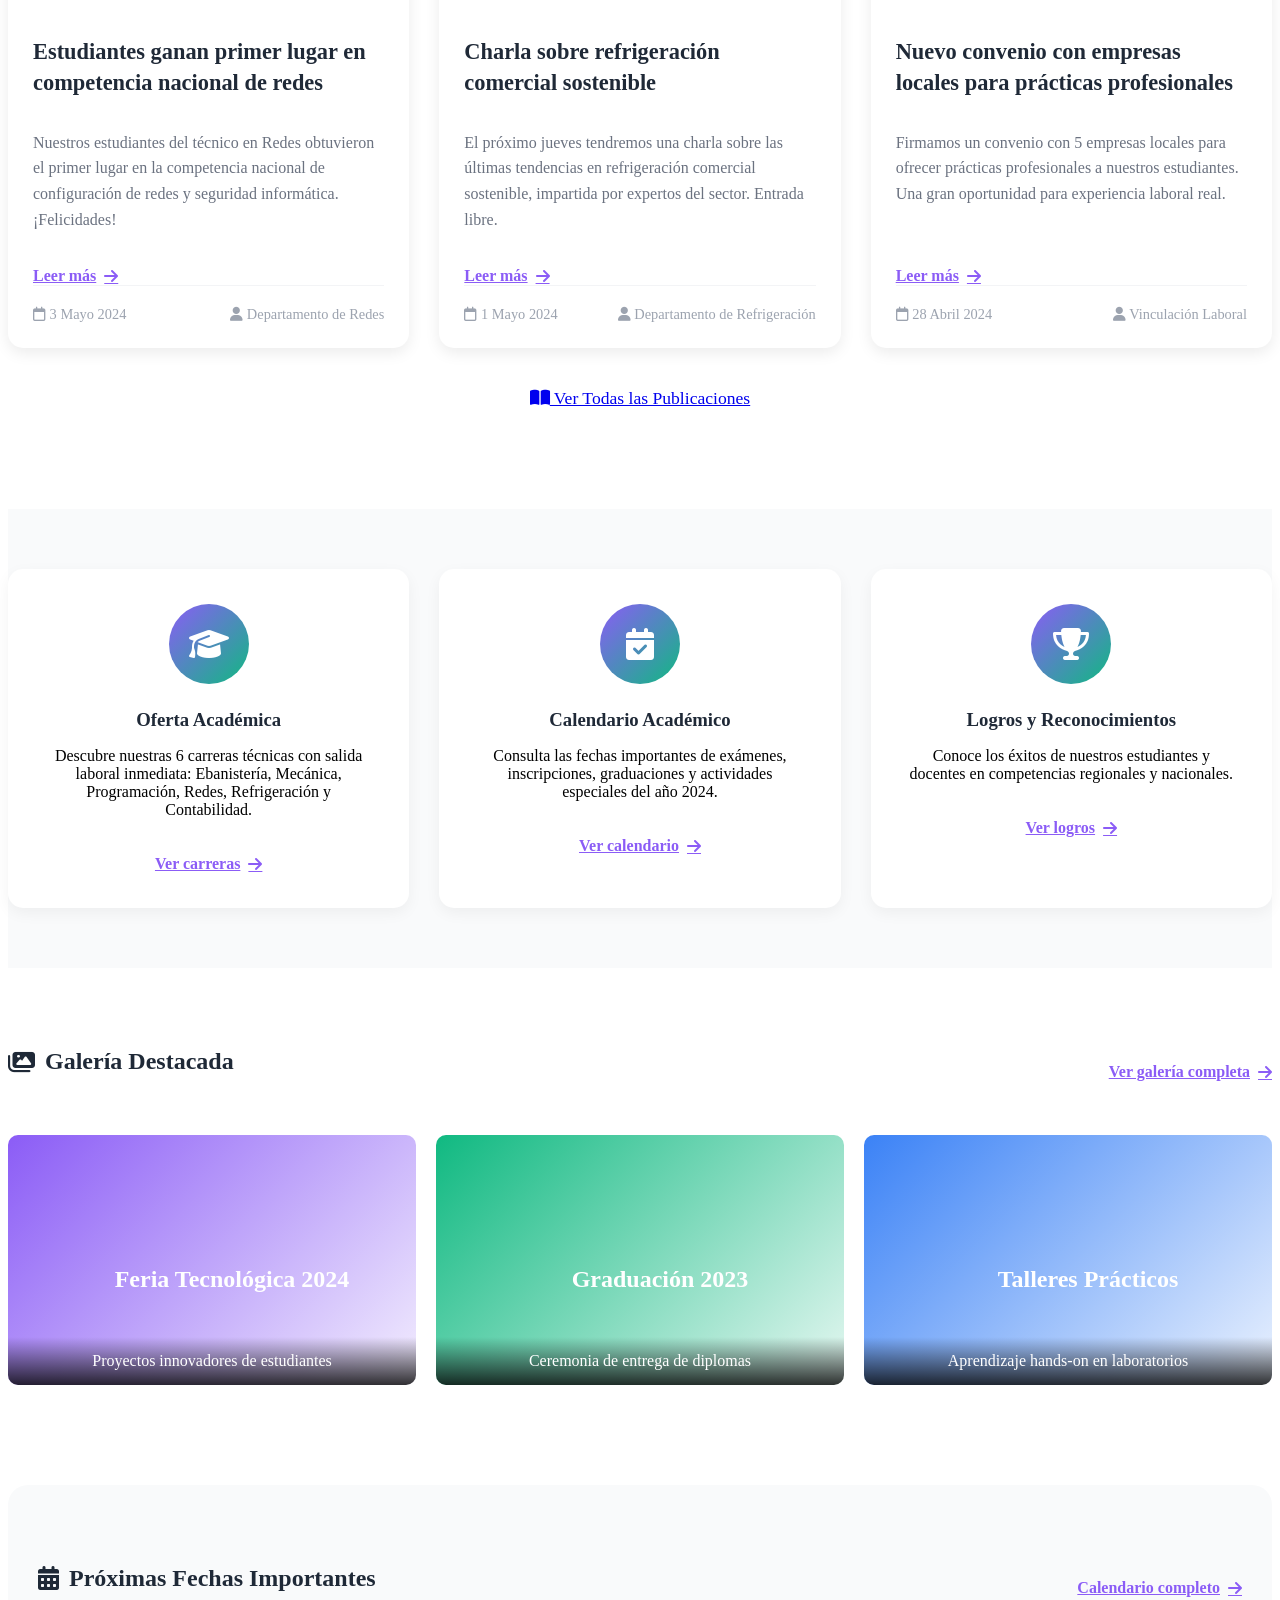
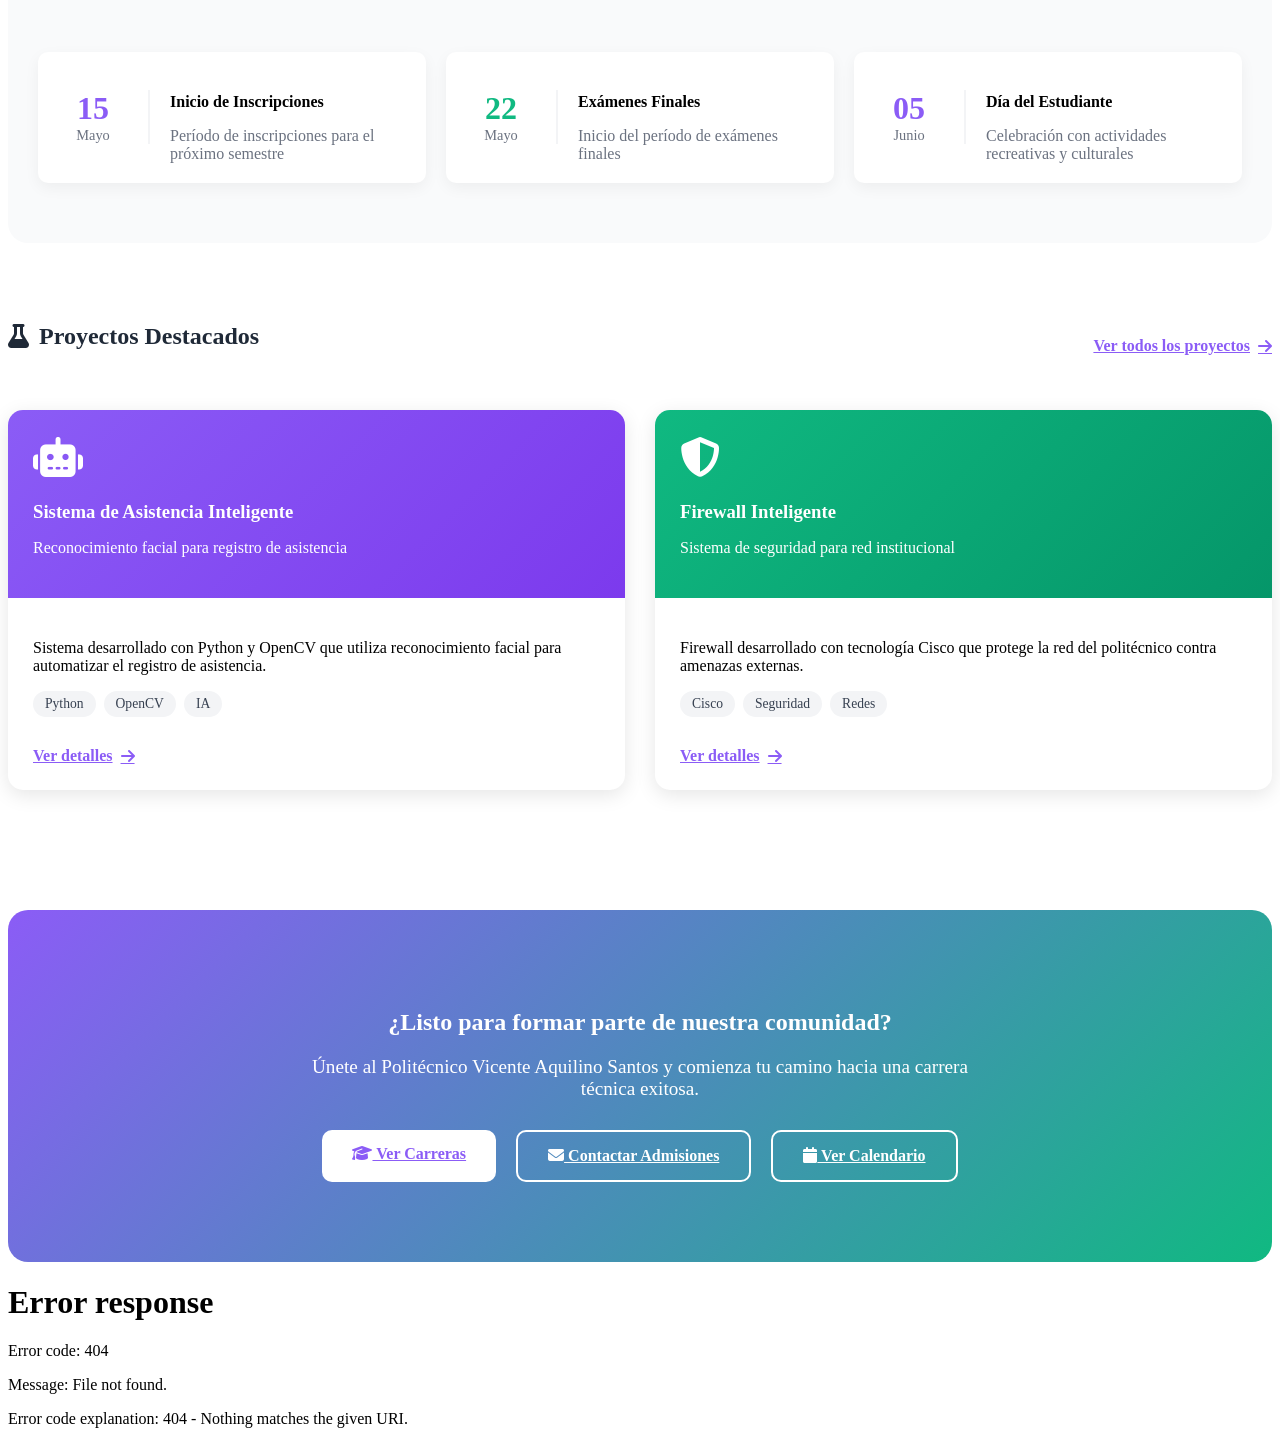
==== commit 16dce65c: "imagenes" ====
--- a/secciones/index.html
+++ b/secciones/index.html
@@ -12,7 +12,7 @@
             background: linear-gradient(135deg, rgba(139, 92, 246, 0.9) 0%, rgba(16, 185, 129, 0.9) 100%), url('https://images.unsplash.com/photo-1523050854058-8df90110c9f1?ixlib=rb-4.0.3&ixid=M3wxMjA3fDB8MHxwaG90by1wYWdlfHx8fGVufDB8fHx8fA%3D%3D&auto=format&fit=crop&w=2070&q=80');
             background-size: cover;
             background-position: center;
-            color: white;
+            color: rgb(250, 245, 245);
             padding: 80px 20px;
             text-align: center;
             margin-bottom: 40px;
@@ -747,17 +747,18 @@
     <script>
         // Datos de publicaciones (simulados)
         const posts = [
-            {
-                id: 1,
-                title: "Inauguración del nuevo laboratorio de programación",
-                excerpt: "El centro ha inaugurado un moderno laboratorio de programación equipado con computadoras de última generación y software especializado para el desarrollo de aplicaciones web y móviles.",
-                category: "noticias",
-                date: "10 Mayo 2024",
-                author: "Departamento de Informática",
-                color: "#8B5CF6",
-                likes: 24,
-                comments: 8
-            },
+       {
+        id: 1,
+        title: "Inauguración del nuevo laboratorio de programación",
+        excerpt: "El centro ha inaugurado un moderno laboratorio de programación equipado con computadoras de última generación y software especializado para el desarrollo de aplicaciones web y móviles.",
+        category: "noticias",
+        date: "10 Mayo 2024",
+        author: "Departamento de Informática",
+        color: "#8B5CF6",
+        likes: 24,
+        comments: 8,
+        image: "imagenes/feria tecnologica 2024.jpg" // ← Añadido
+    },
             {
                 id: 2,
                 title: "Taller de ebanistería para principiantes - Inscripciones abiertas",
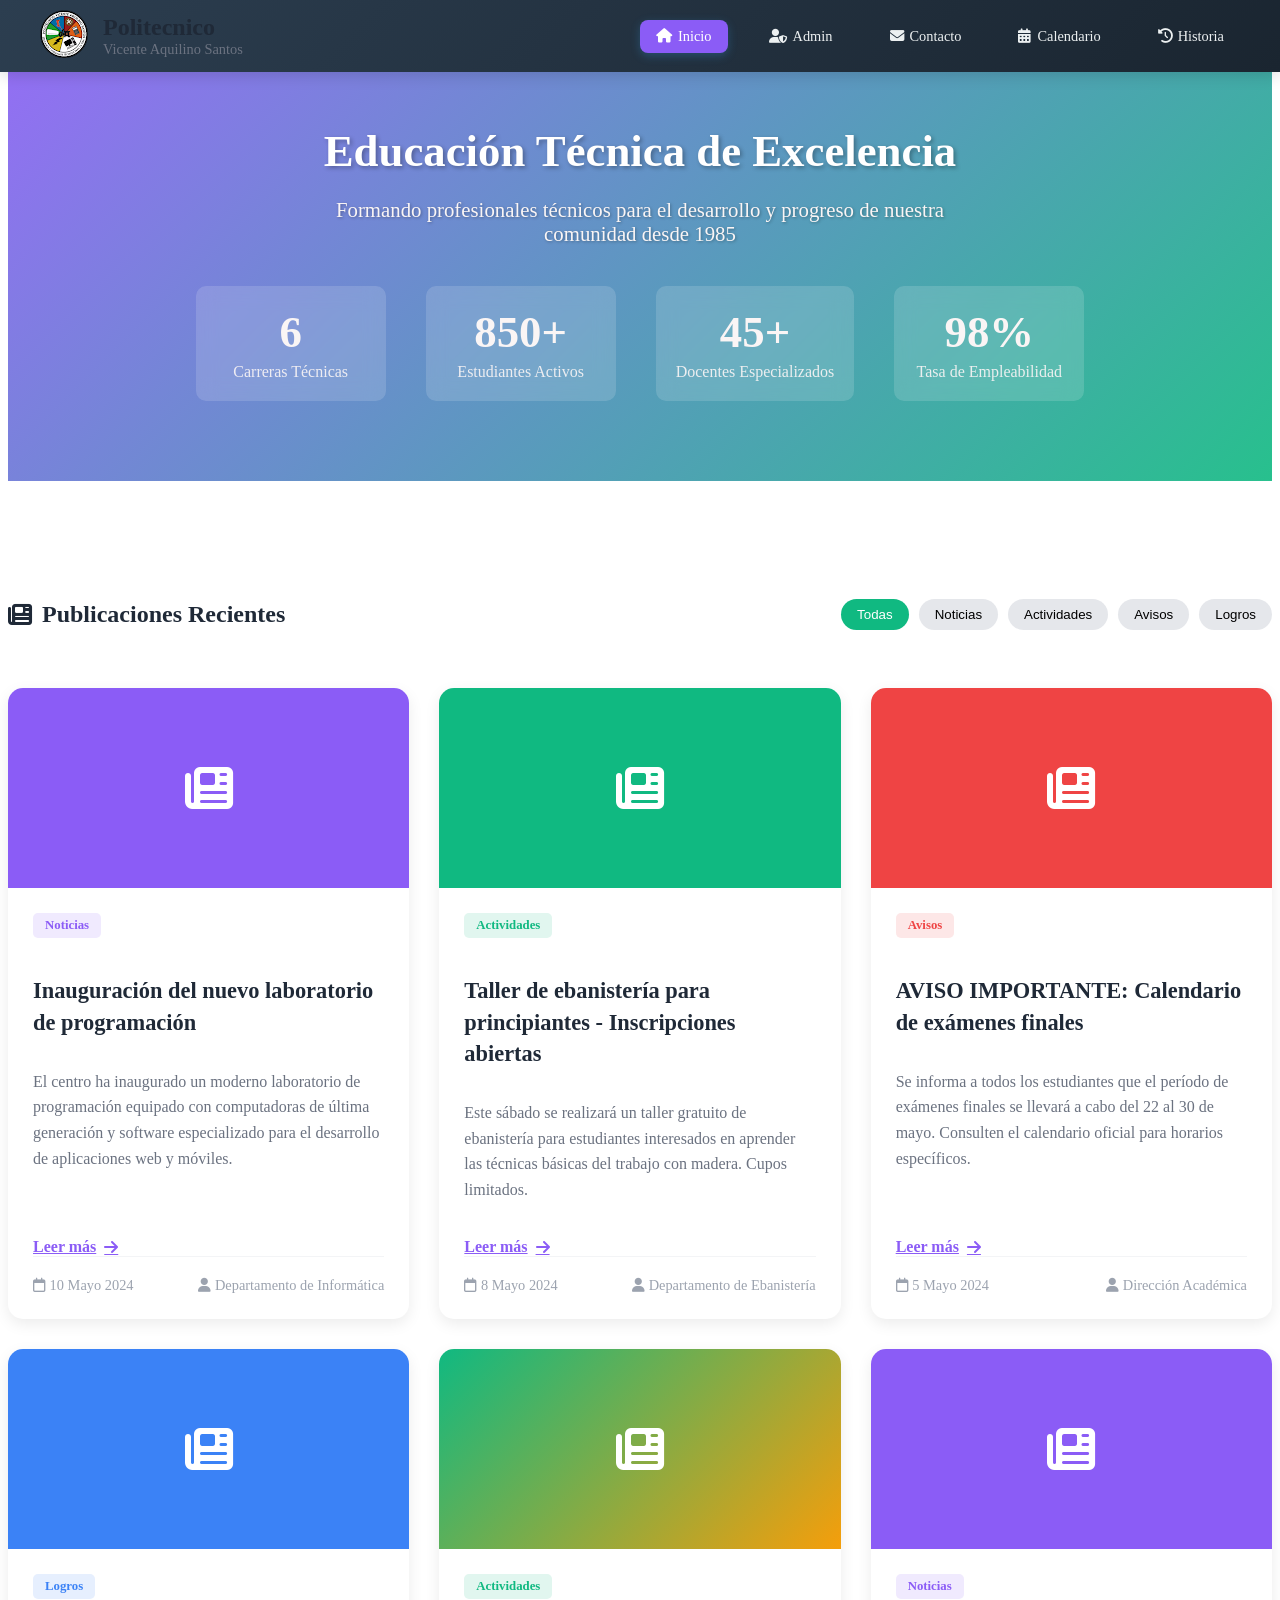
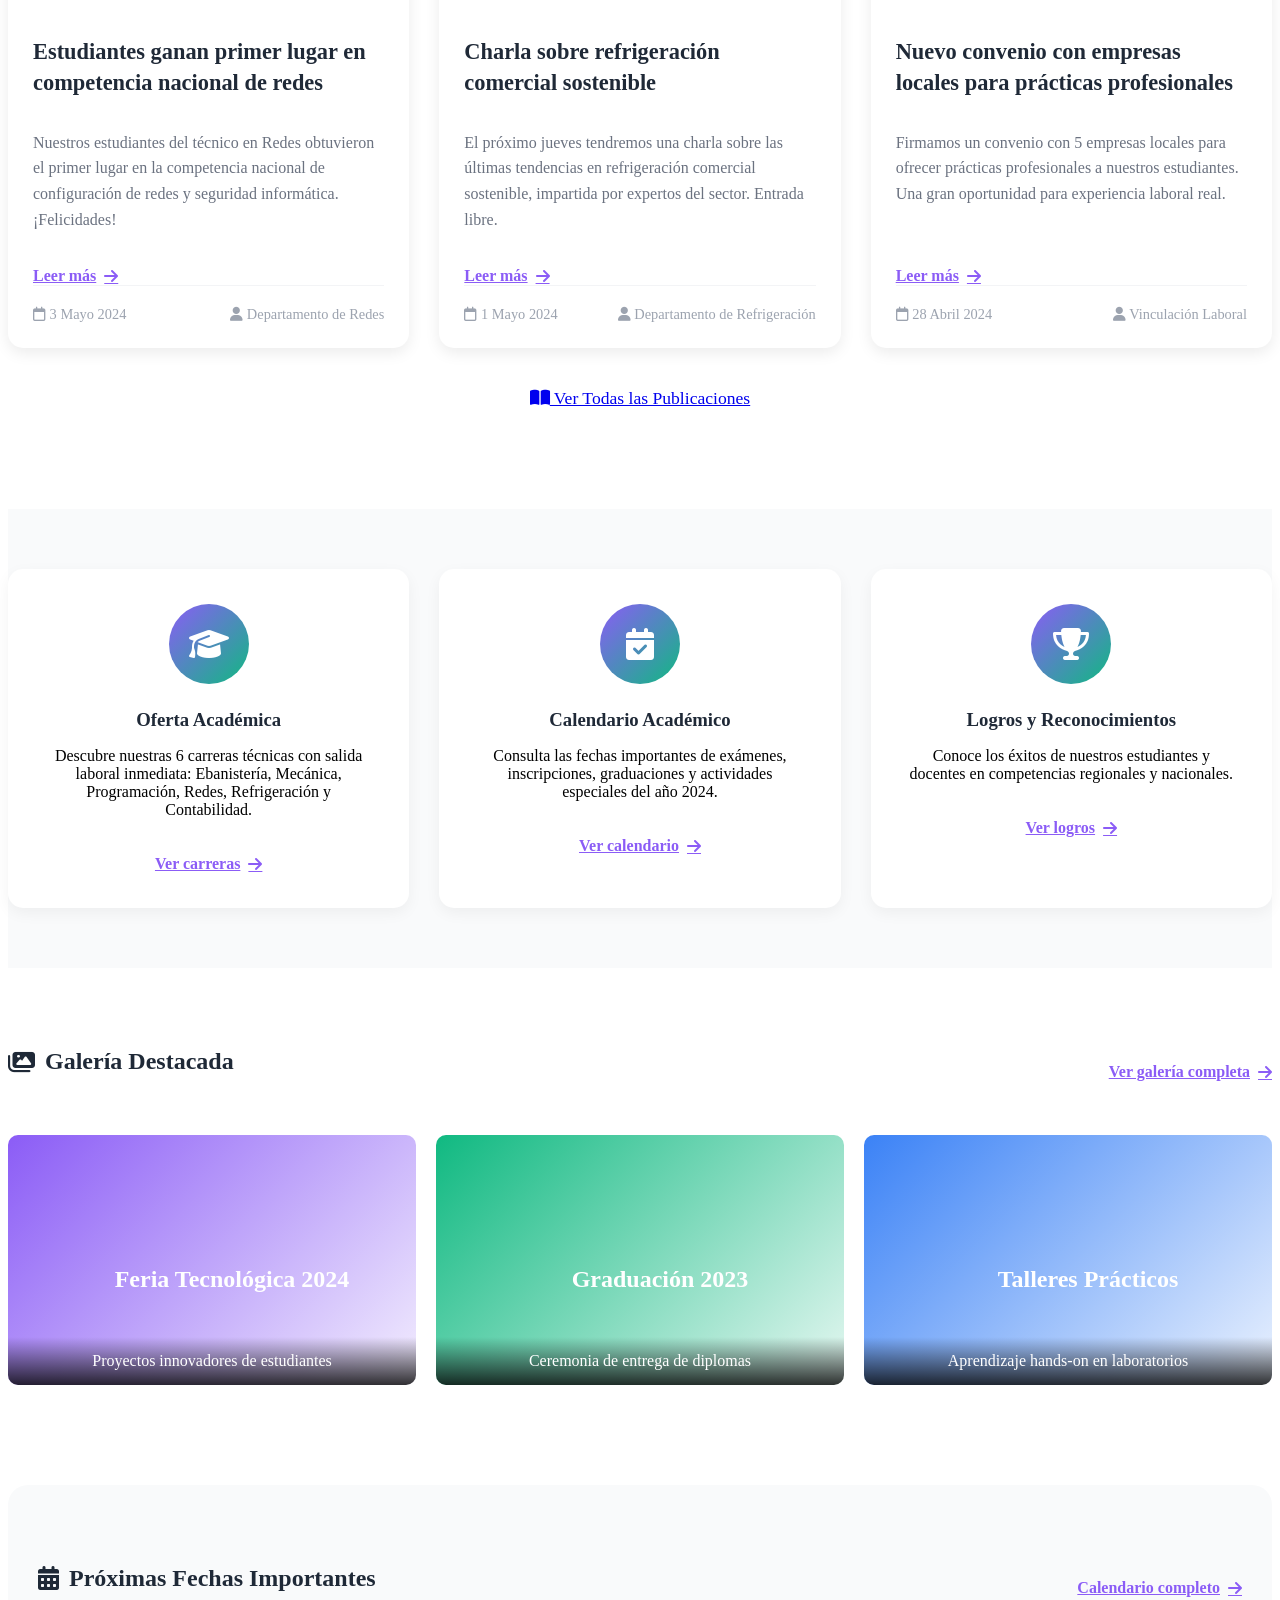
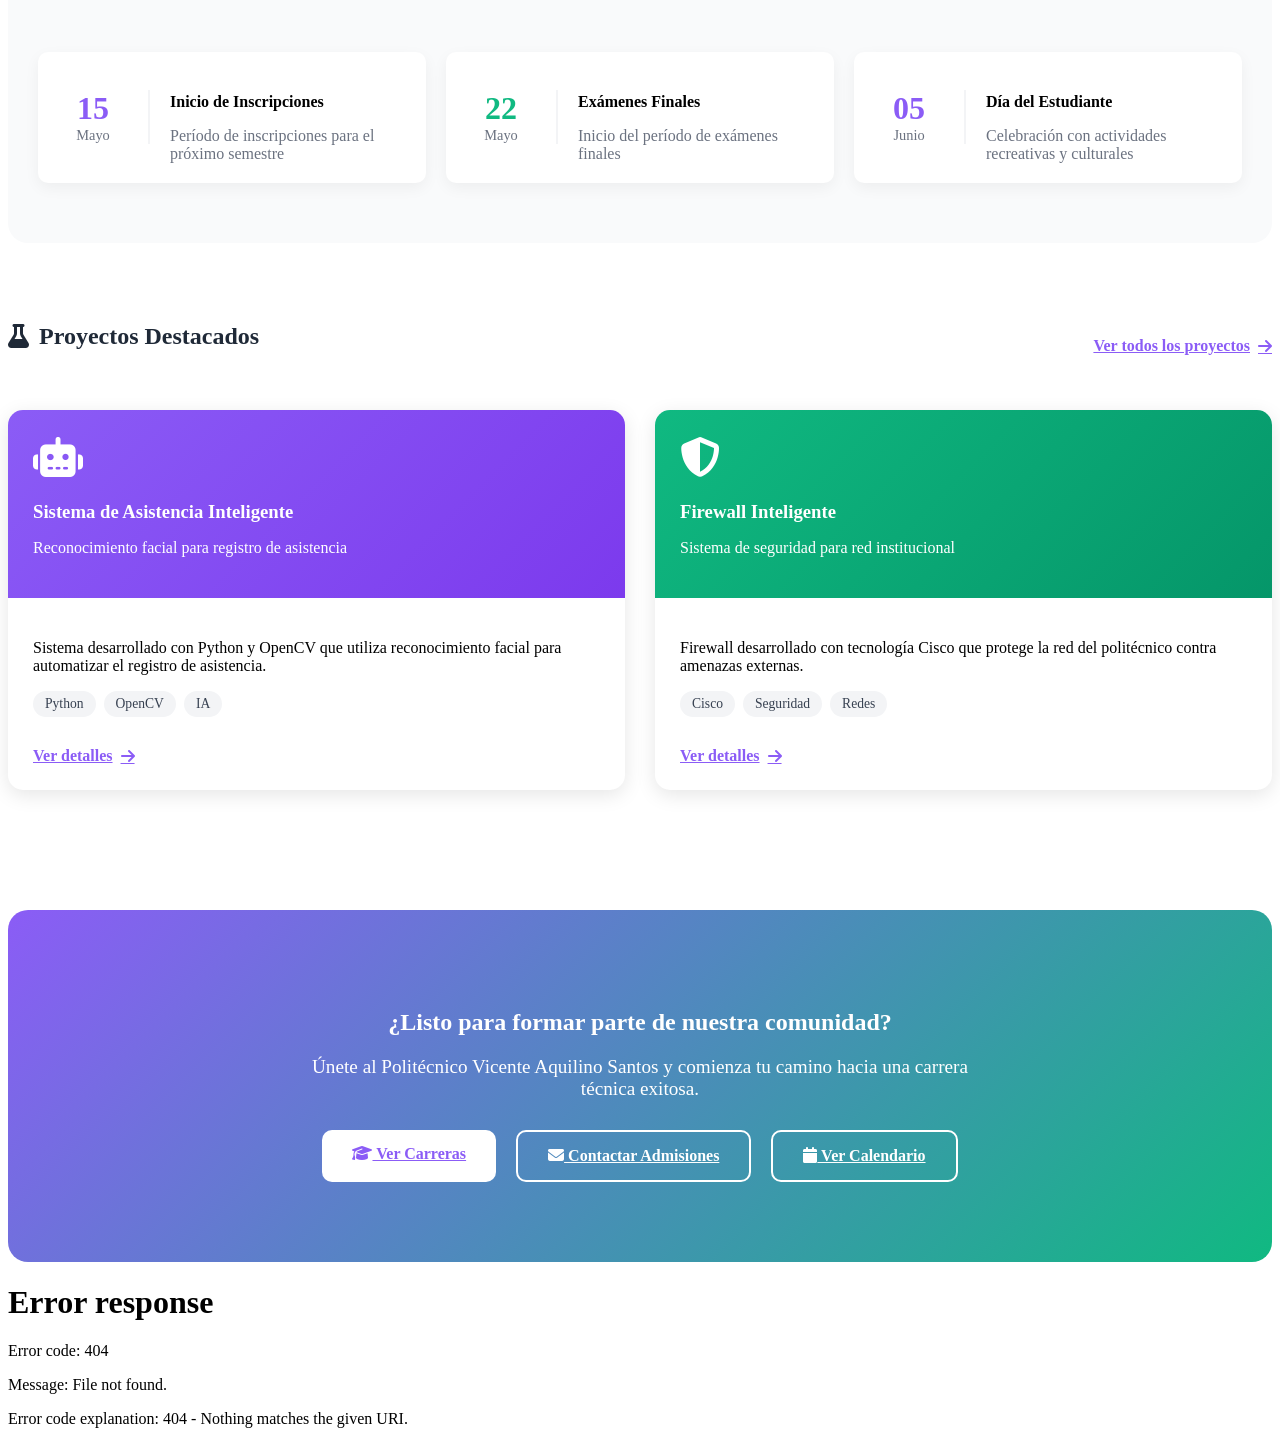
==== commit 7d9612d4: "cambios al menu y logo" ====
--- a/secciones/index.html
+++ b/secciones/index.html
@@ -335,14 +335,14 @@
         }
         /* Estilos para navegación entre páginas */
 .navbar {
-    background-color: white;
-    box-shadow: 0 4px 6px -1px rgba(0, 0, 0, 0.1);
+    background: linear-gradient(135deg, #2c3e50 0%, #1a2530 100%);
     position: fixed;
     top: 0;
     left: 0;
     right: 0;
     z-index: 1000;
-    padding: 15px 0;
+    padding: 10px 0;
+    box-shadow: 0 3px 15px rgba(0, 0, 0, 0.15);
 }
 
 .nav-container {
@@ -394,16 +394,27 @@
 
 .nav-menu li a {
     text-decoration: none;
-    color: #4b5563;
-    font-weight: 600;
-    font-size: 1rem;
+    color: #ecf0f1;
+    font-weight: 500;
+    font-size: 0.9rem;
     display: flex;
     align-items: center;
-    gap: 8px;
-    padding: 10px 15px;
+    gap: 6px;
+    padding: 8px 16px;
     border-radius: 8px;
     transition: all 0.3s;
 }
+
+.nav-menu li a:hover {
+    background-color: rgba(255, 255, 255, 0.15);
+    color: #3498db;
+}
+
+.nav-menu li a.active {
+    background-color: #3498db;
+    color: white;
+    box-shadow: 0 3px 10px rgba(52, 152, 219, 0.3);
+} 
 
 .nav-menu li a:hover {
     background-color: #f3f4f6;
@@ -440,7 +451,7 @@
         top: 90px;
         left: 0;
         right: 0;
-        background-color: white;
+        background: linear-gradient(135deg, #2c3e50 0%, #1a2530 100%);
         flex-direction: column;
         padding: 20px;
         box-shadow: 0 10px 15px -3px rgba(0, 0, 0, 0.1);
@@ -473,8 +484,8 @@
 <nav class="navbar">
     <div class="nav-container">
         <div class="logo">
-            <div class="logo-placeholder">
-                PVAS
+            <div class="logo-image">
+                <img src="../imagenes/favicon.ico" alt="Logo PVAS">
             </div>
             <div class="logo-text">
                 <h1>Politecnico</h1>
@@ -489,7 +500,7 @@
         <!-- MENÚ SIMPLE CON TUS 5 OPCIONES -->
         <ul class="nav-menu" id="nav-menu">
             <li><a href="index.html" class="active"><i class="fas fa-home"></i> Inicio</a></li>
-            <li><a href="admin.html"><i class="fas fa-user-shield"></i> Admin</a></li>
+            <li><a href="login.html"><i class="fas fa-user-shield"></i> Admin</a></li>
             <li><a href="contact.html"><i class="fas fa-envelope"></i> Contacto</a></li>
             <li><a href="categorias/calentario.html"><i class="fas fa-calendar-alt"></i> Calendario</a></li>
             <li><a href="historia.html"><i class="fas fa-history"></i> Historia</a></li>
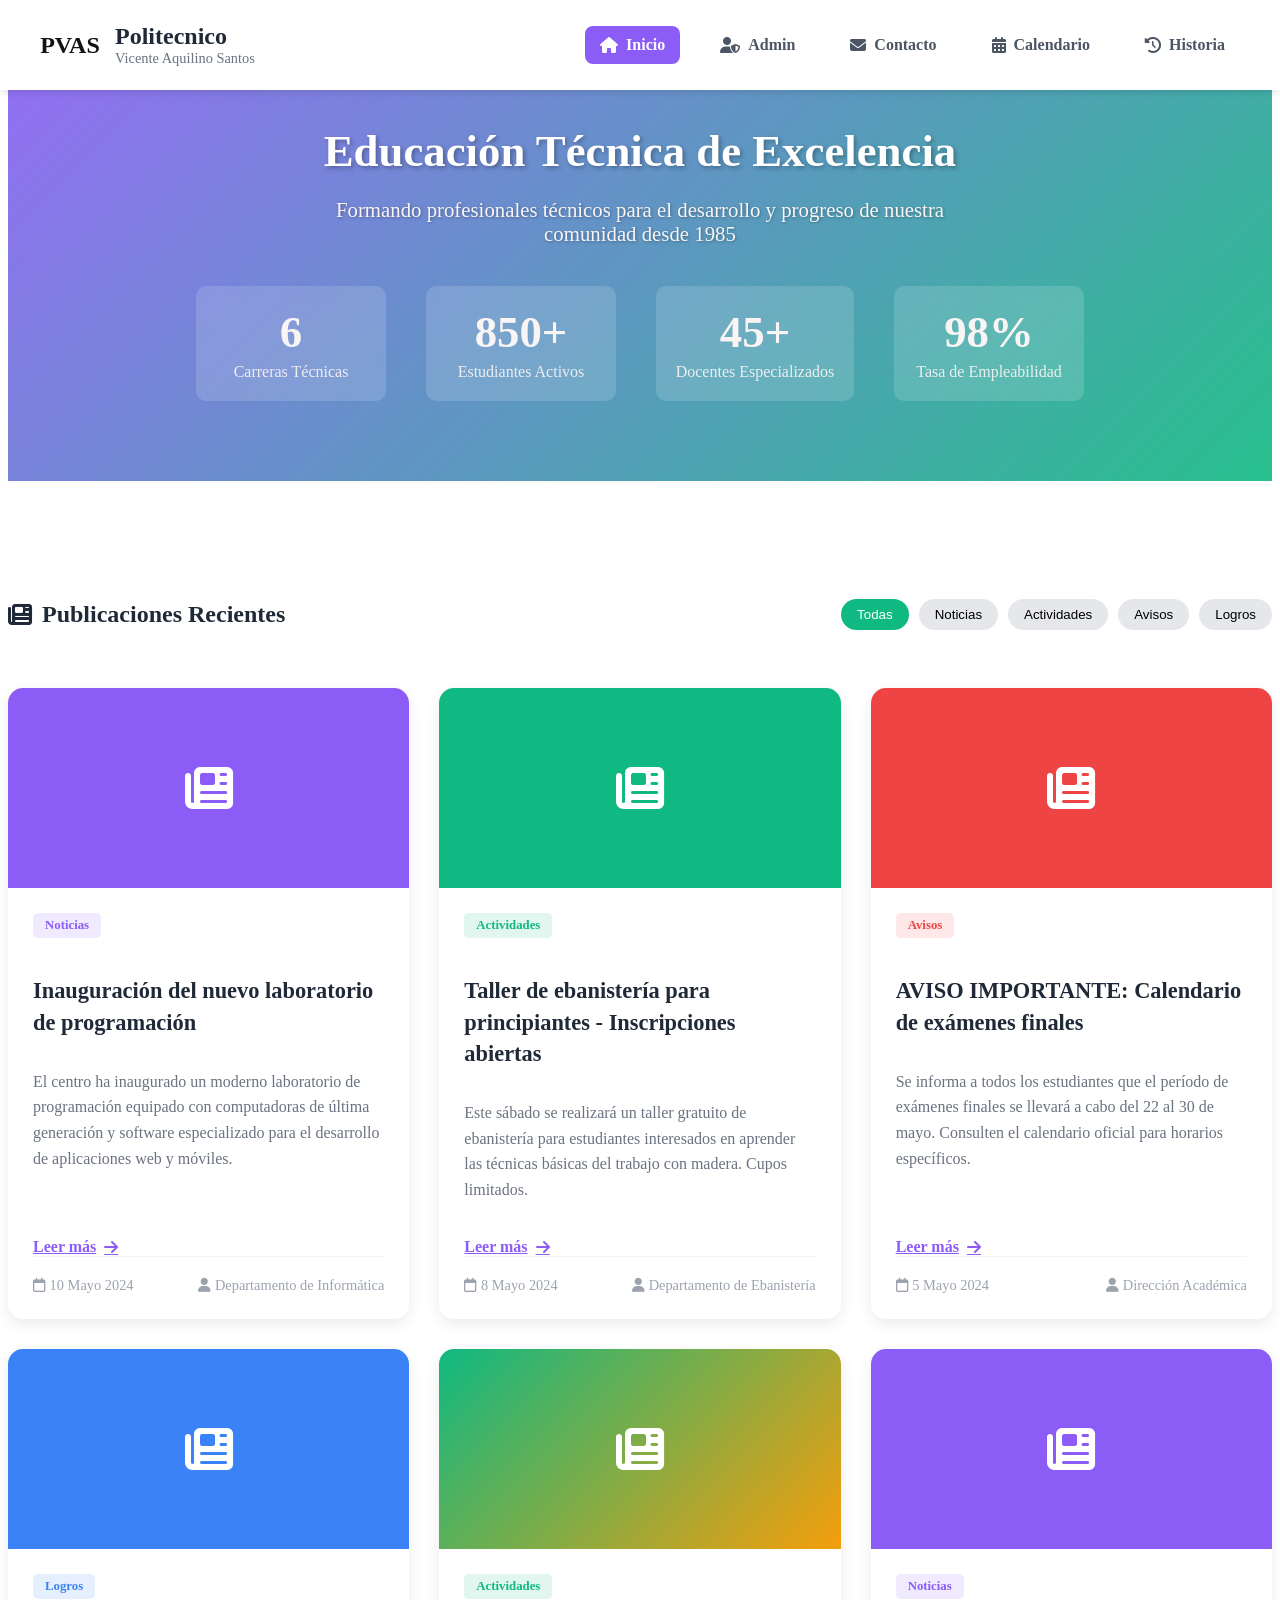
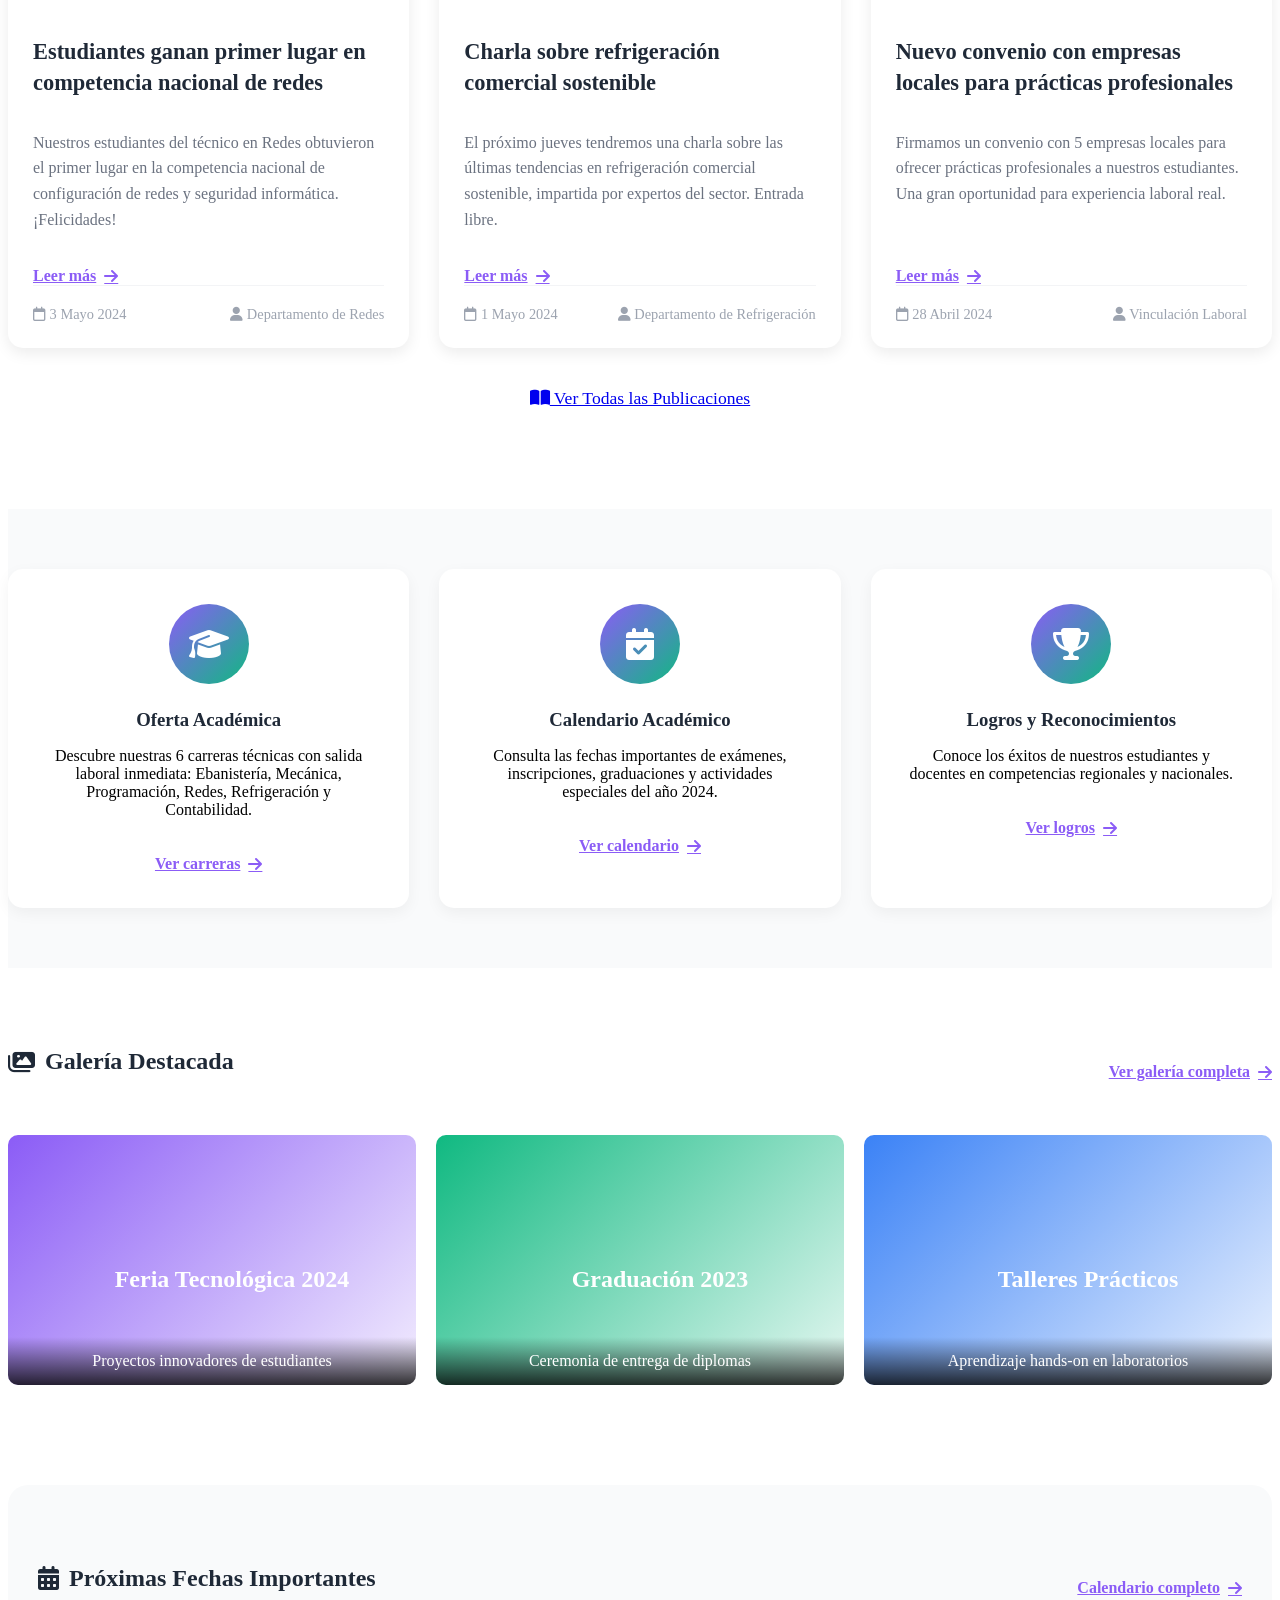
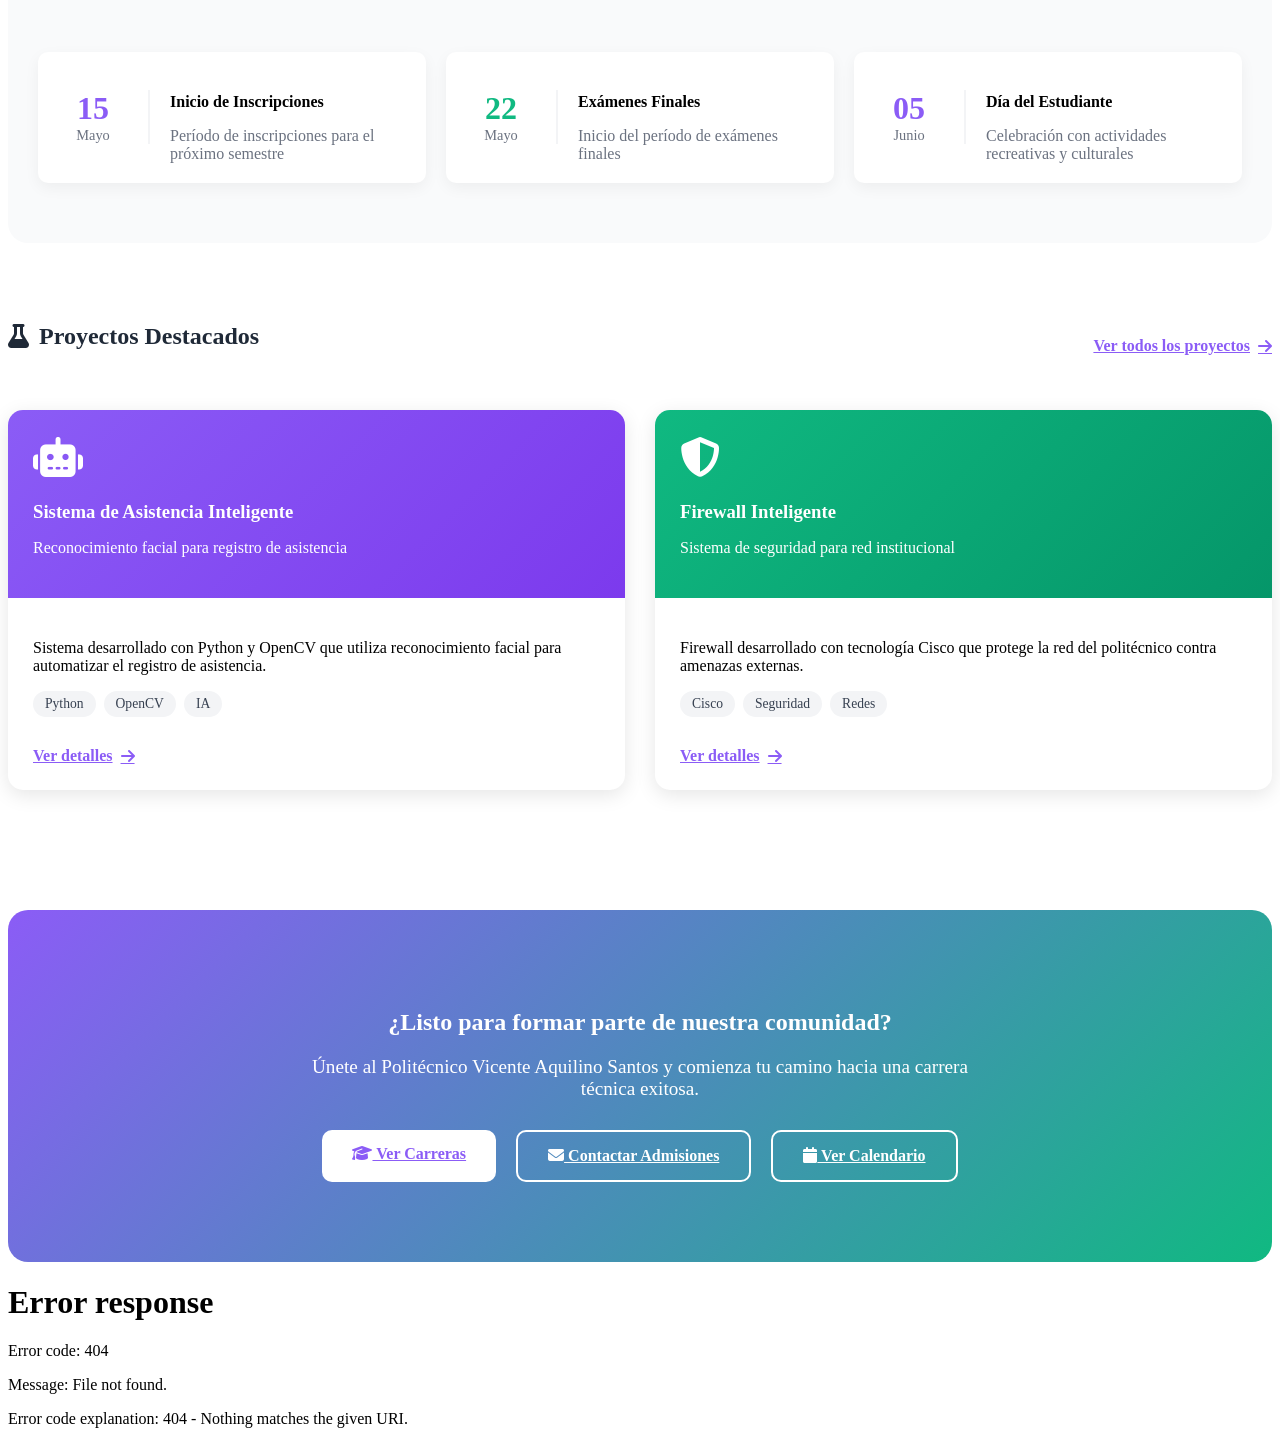
==== commit c6ecd756: "Parte 1: archivos pequeños" ====
--- a/secciones/index.html
+++ b/secciones/index.html
@@ -335,14 +335,14 @@
         }
         /* Estilos para navegación entre páginas */
 .navbar {
-    background: linear-gradient(135deg, #2c3e50 0%, #1a2530 100%);
+    background-color: white;
+    box-shadow: 0 4px 6px -1px rgba(0, 0, 0, 0.1);
     position: fixed;
     top: 0;
     left: 0;
     right: 0;
     z-index: 1000;
-    padding: 10px 0;
-    box-shadow: 0 3px 15px rgba(0, 0, 0, 0.15);
+    padding: 15px 0;
 }
 
 .nav-container {
@@ -394,27 +394,16 @@
 
 .nav-menu li a {
     text-decoration: none;
-    color: #ecf0f1;
-    font-weight: 500;
-    font-size: 0.9rem;
+    color: #4b5563;
+    font-weight: 600;
+    font-size: 1rem;
     display: flex;
     align-items: center;
-    gap: 6px;
-    padding: 8px 16px;
+    gap: 8px;
+    padding: 10px 15px;
     border-radius: 8px;
     transition: all 0.3s;
 }
-
-.nav-menu li a:hover {
-    background-color: rgba(255, 255, 255, 0.15);
-    color: #3498db;
-}
-
-.nav-menu li a.active {
-    background-color: #3498db;
-    color: white;
-    box-shadow: 0 3px 10px rgba(52, 152, 219, 0.3);
-} 
 
 .nav-menu li a:hover {
     background-color: #f3f4f6;
@@ -451,7 +440,7 @@
         top: 90px;
         left: 0;
         right: 0;
-        background: linear-gradient(135deg, #2c3e50 0%, #1a2530 100%);
+        background-color: white;
         flex-direction: column;
         padding: 20px;
         box-shadow: 0 10px 15px -3px rgba(0, 0, 0, 0.1);
@@ -484,8 +473,8 @@
 <nav class="navbar">
     <div class="nav-container">
         <div class="logo">
-            <div class="logo-image">
-                <img src="../imagenes/favicon.ico" alt="Logo PVAS">
+            <div class="logo-placeholder">
+                PVAS
             </div>
             <div class="logo-text">
                 <h1>Politecnico</h1>
@@ -500,7 +489,7 @@
         <!-- MENÚ SIMPLE CON TUS 5 OPCIONES -->
         <ul class="nav-menu" id="nav-menu">
             <li><a href="index.html" class="active"><i class="fas fa-home"></i> Inicio</a></li>
-            <li><a href="login.html"><i class="fas fa-user-shield"></i> Admin</a></li>
+            <li><a href="admin.html"><i class="fas fa-user-shield"></i> Admin</a></li>
             <li><a href="contact.html"><i class="fas fa-envelope"></i> Contacto</a></li>
             <li><a href="categorias/calentario.html"><i class="fas fa-calendar-alt"></i> Calendario</a></li>
             <li><a href="historia.html"><i class="fas fa-history"></i> Historia</a></li>
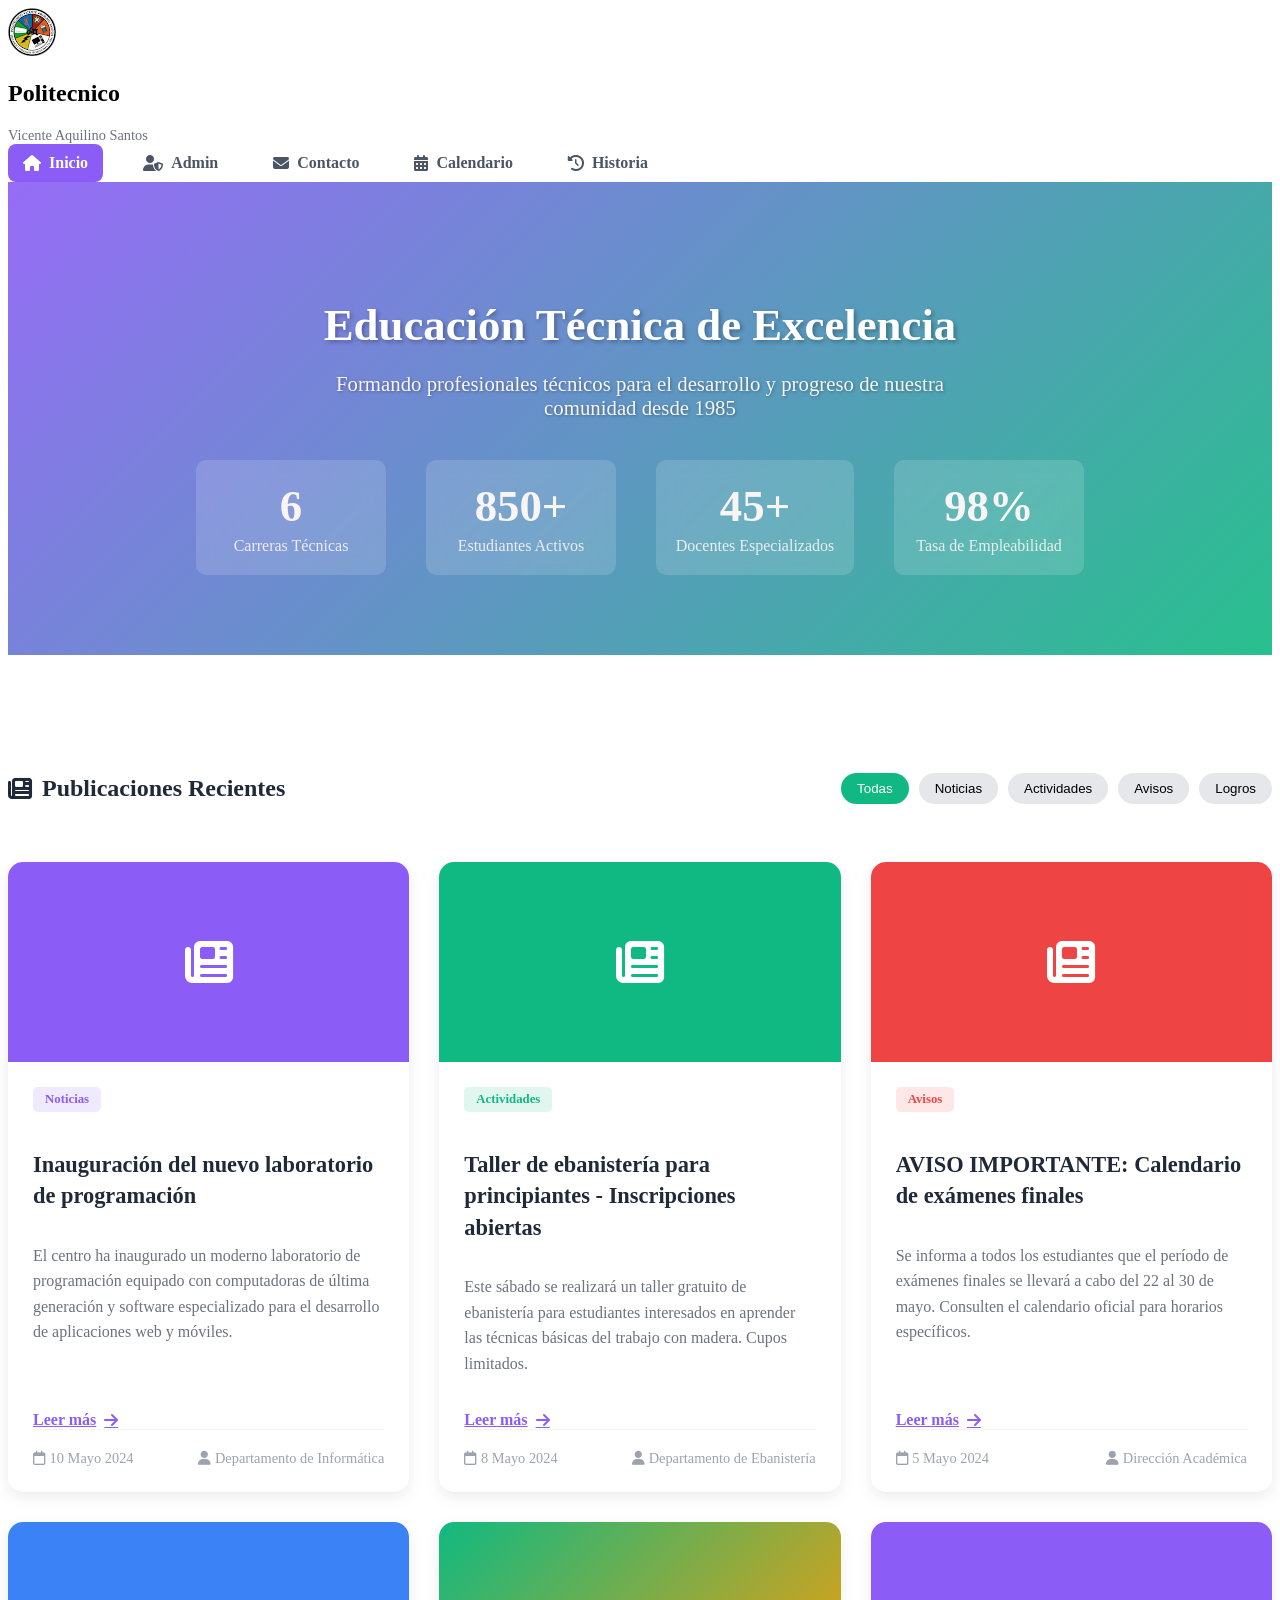
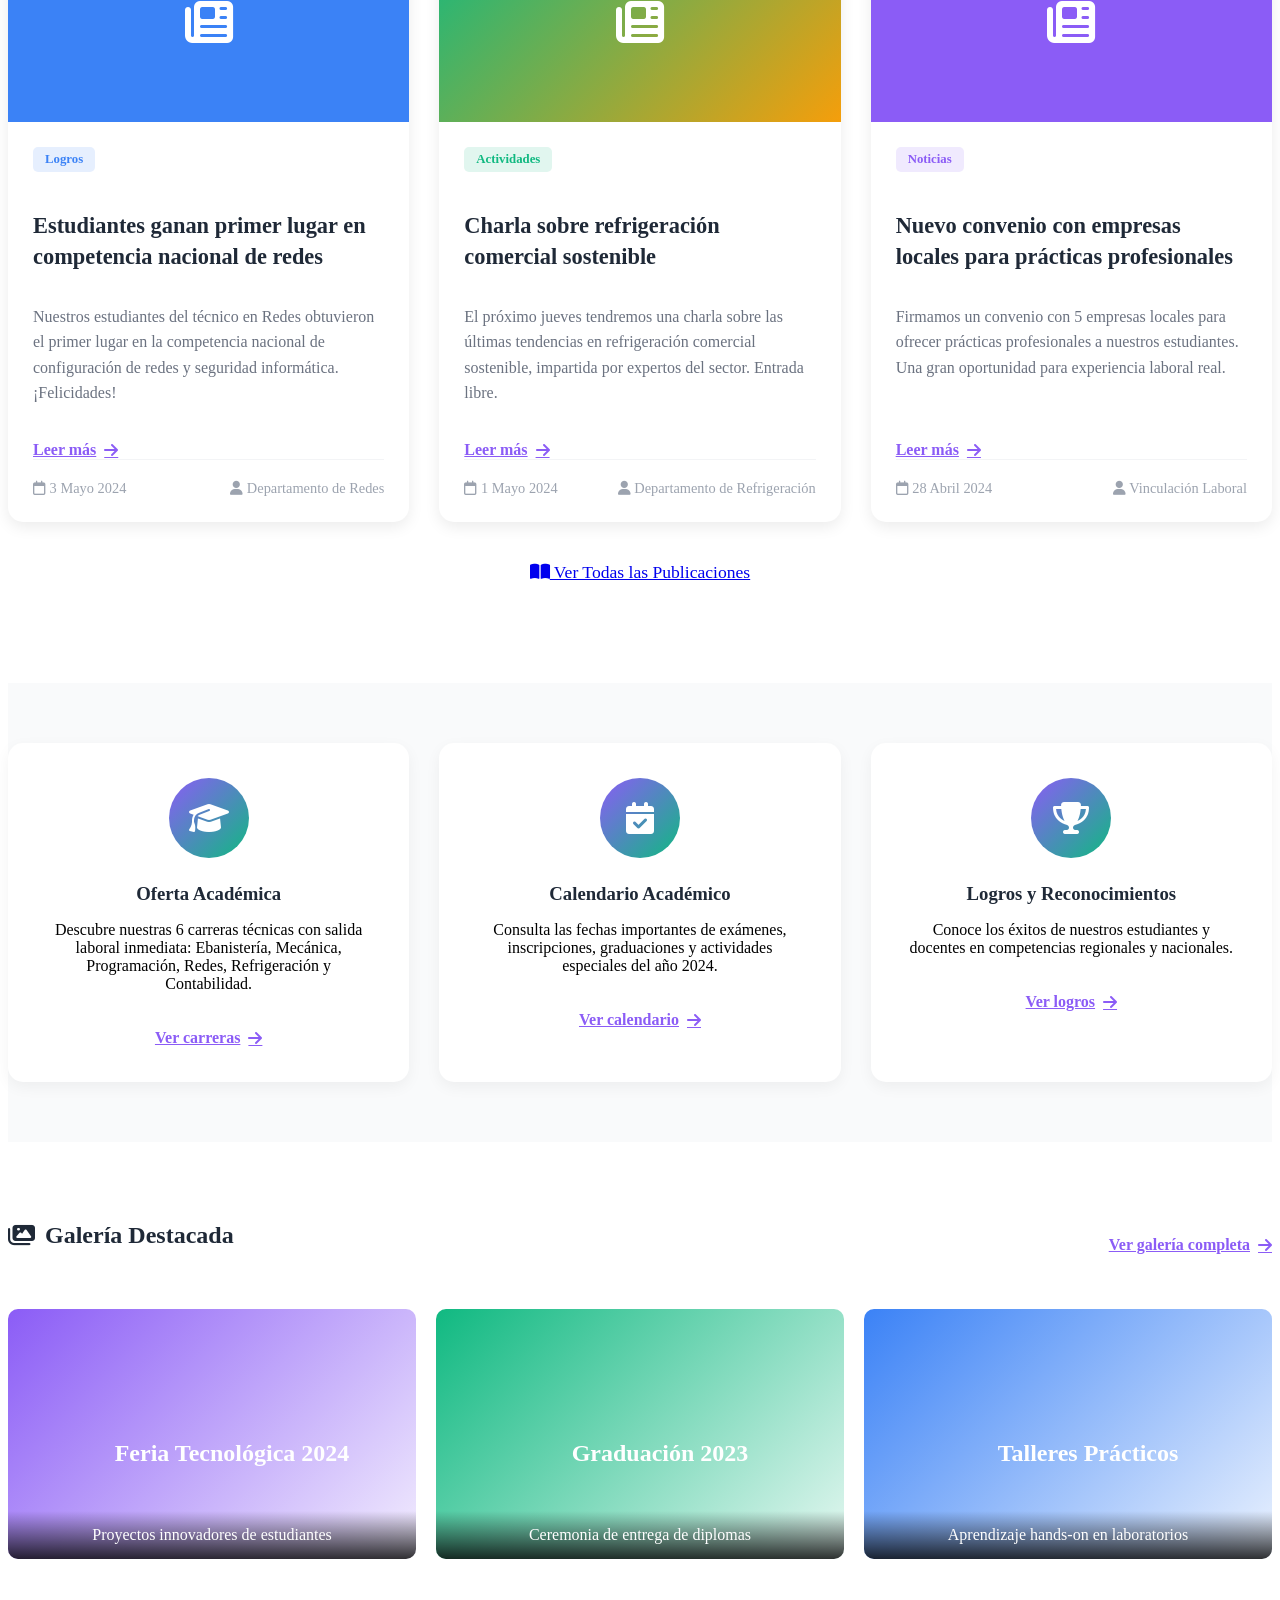
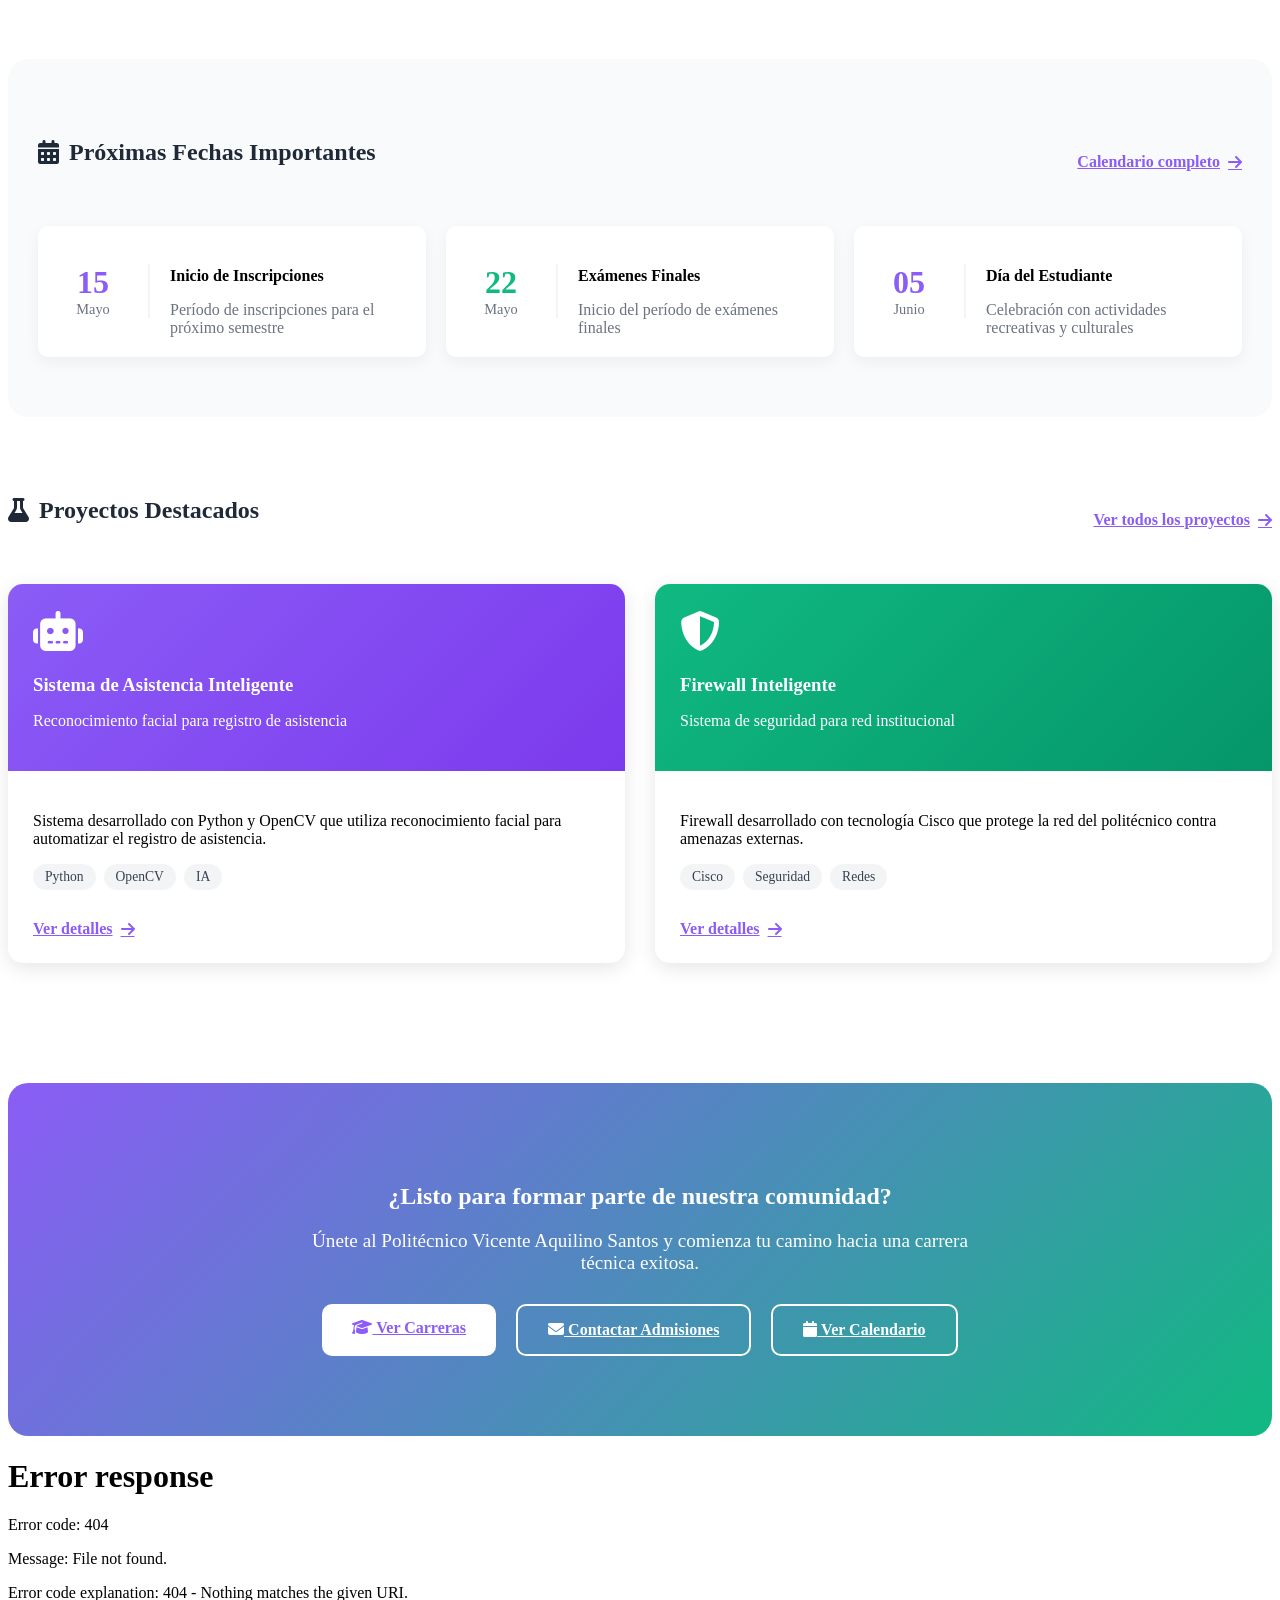
==== commit 1fdad0a4: "menu de navegacion nuevamente" ====
--- a/secciones/index.html
+++ b/secciones/index.html
@@ -333,50 +333,9 @@
             margin-bottom: 20px;
             color: #d1d5db;
         }
-        /* Estilos para navegación entre páginas */
-.navbar {
-    background-color: white;
-    box-shadow: 0 4px 6px -1px rgba(0, 0, 0, 0.1);
-    position: fixed;
-    top: 0;
-    left: 0;
-    right: 0;
-    z-index: 1000;
-    padding: 15px 0;
-}
-
-.nav-container {
-    max-width: 1200px;
-    margin: 0 auto;
-    padding: 0 20px;
-    display: flex;
-    justify-content: space-between;
-    align-items: center;
-}
-
-.logo {
-    display: flex;
-    align-items: center;
-    gap: 15px;
-}
-
-.logo-placeholder {
-    width: 60px;
-    height: 60px;
-    color: rgb(19, 19, 19);
-    display: flex;
-    align-items: center;
-    justify-content: center;
-    font-size: 1.5rem;
-    font-weight: bold;
-    border-radius: 10px;
-}
-
-.logo-text h1 {
-    font-size: 1.5rem;
-    margin: 0;
-    color: #1f2937;
-}
+        /* navbar styles moved to css/style.css */
+
+
 
 .logo-text p {
     font-size: 0.9rem;
@@ -473,8 +432,8 @@
 <nav class="navbar">
     <div class="nav-container">
         <div class="logo">
-            <div class="logo-placeholder">
-                PVAS
+            <div class="logo-image">
+                <img src="../imagenes/favicon.ico" alt="Logo PVAS">
             </div>
             <div class="logo-text">
                 <h1>Politecnico</h1>
@@ -489,7 +448,7 @@
         <!-- MENÚ SIMPLE CON TUS 5 OPCIONES -->
         <ul class="nav-menu" id="nav-menu">
             <li><a href="index.html" class="active"><i class="fas fa-home"></i> Inicio</a></li>
-            <li><a href="admin.html"><i class="fas fa-user-shield"></i> Admin</a></li>
+            <li><a href="login.html"><i class="fas fa-user-shield"></i> Admin</a></li>
             <li><a href="contact.html"><i class="fas fa-envelope"></i> Contacto</a></li>
             <li><a href="categorias/calentario.html"><i class="fas fa-calendar-alt"></i> Calendario</a></li>
             <li><a href="historia.html"><i class="fas fa-history"></i> Historia</a></li>
